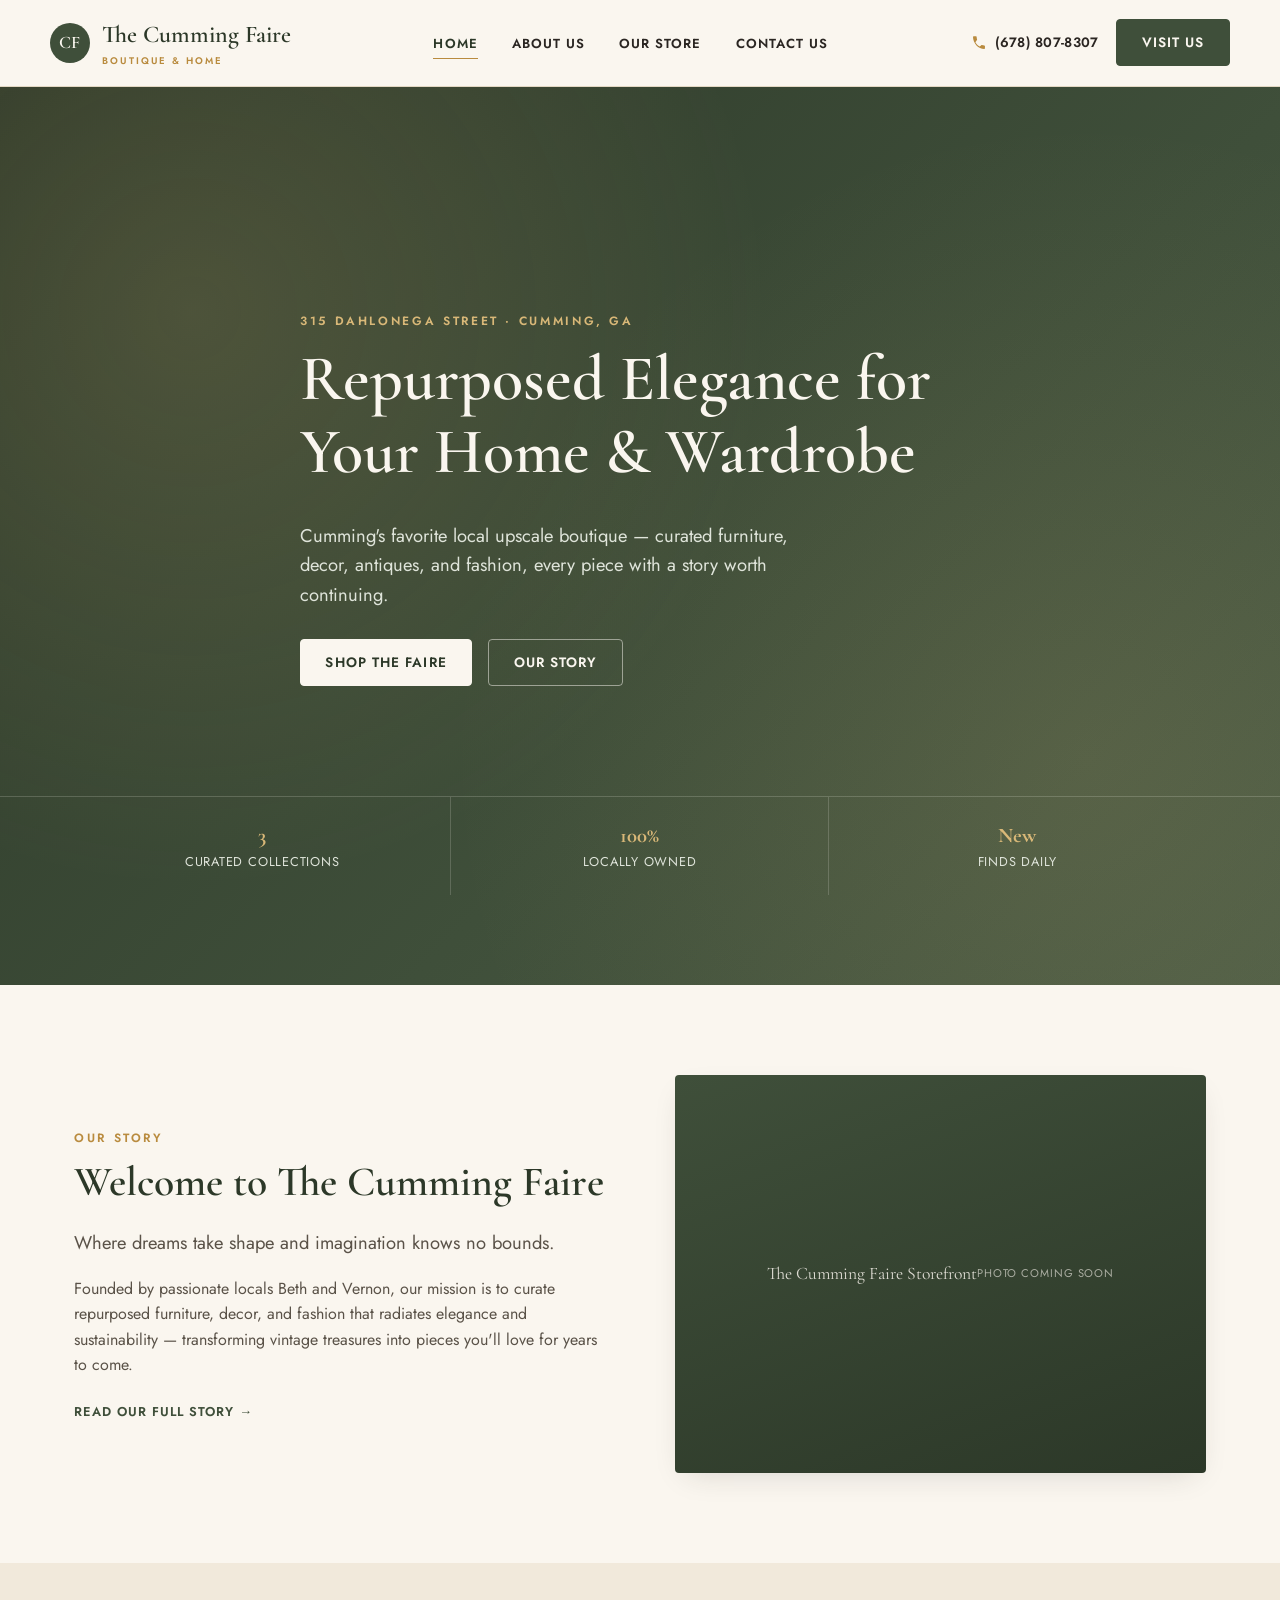
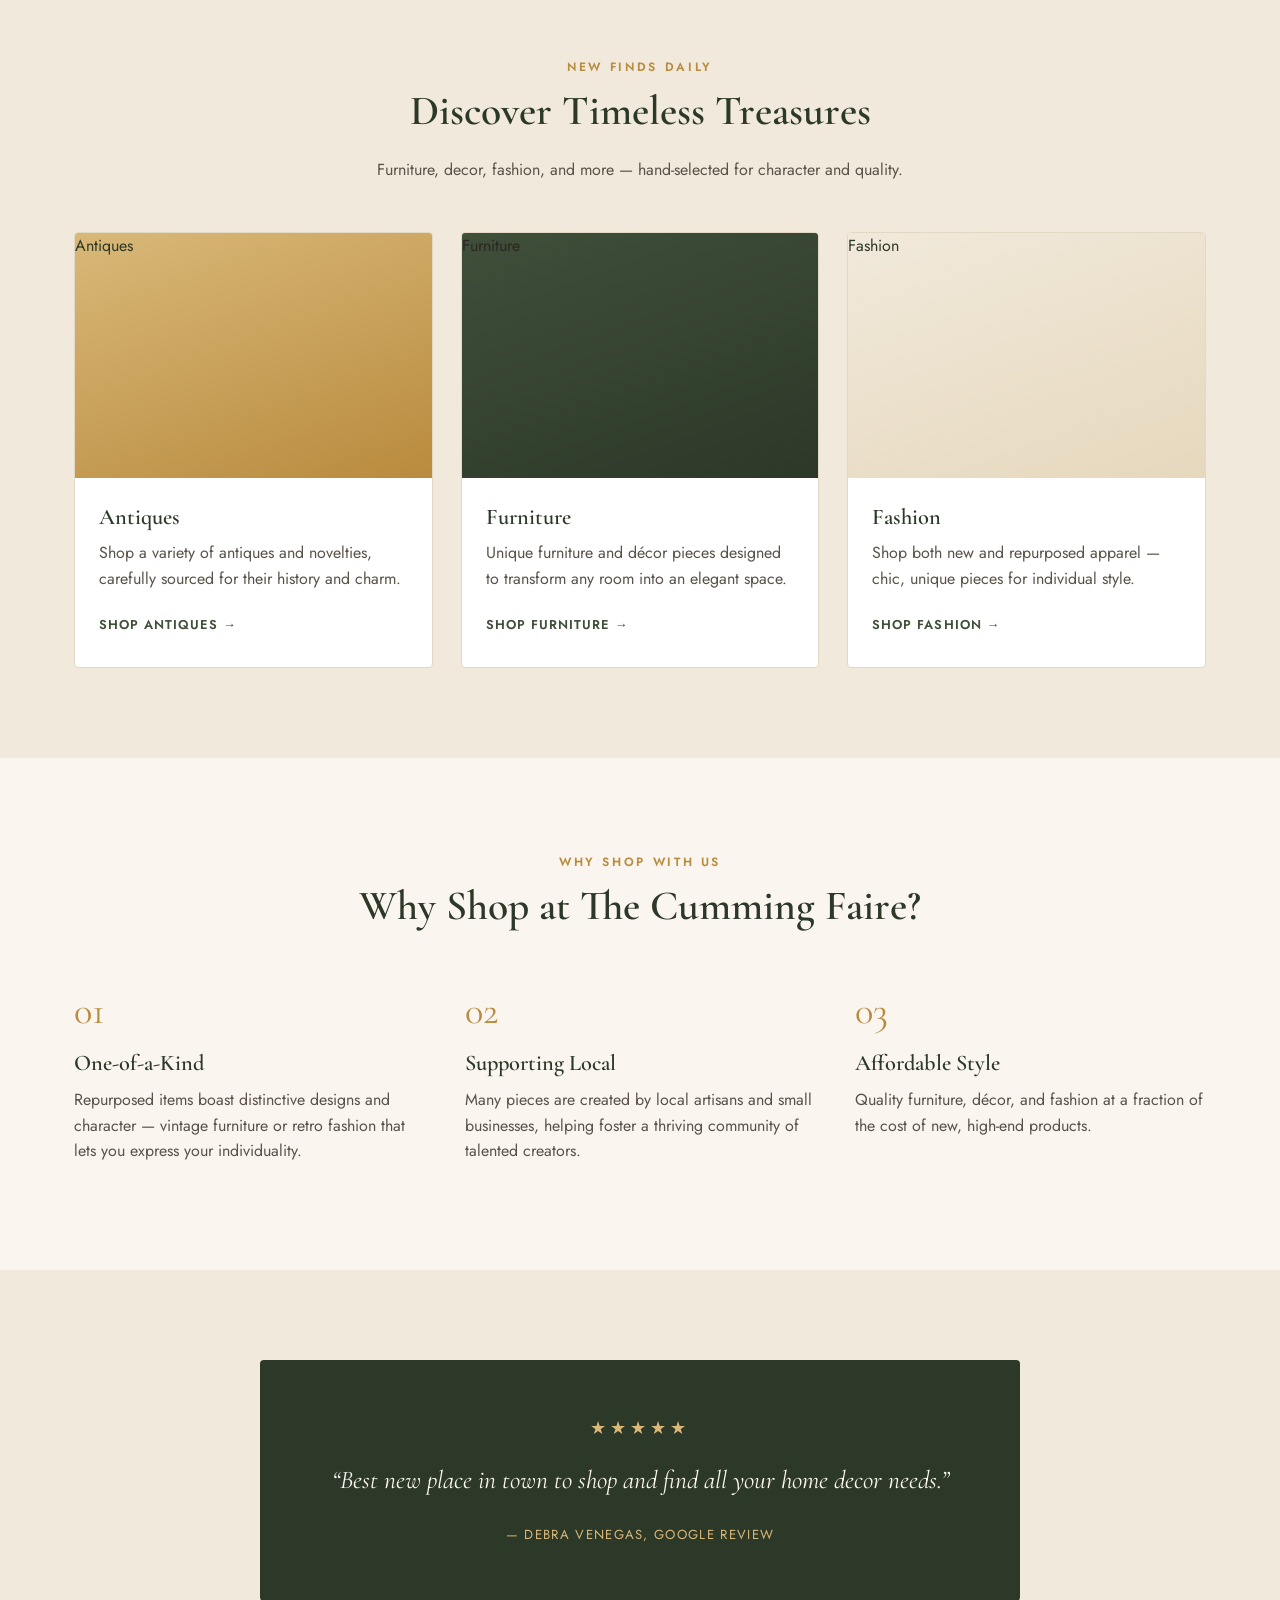
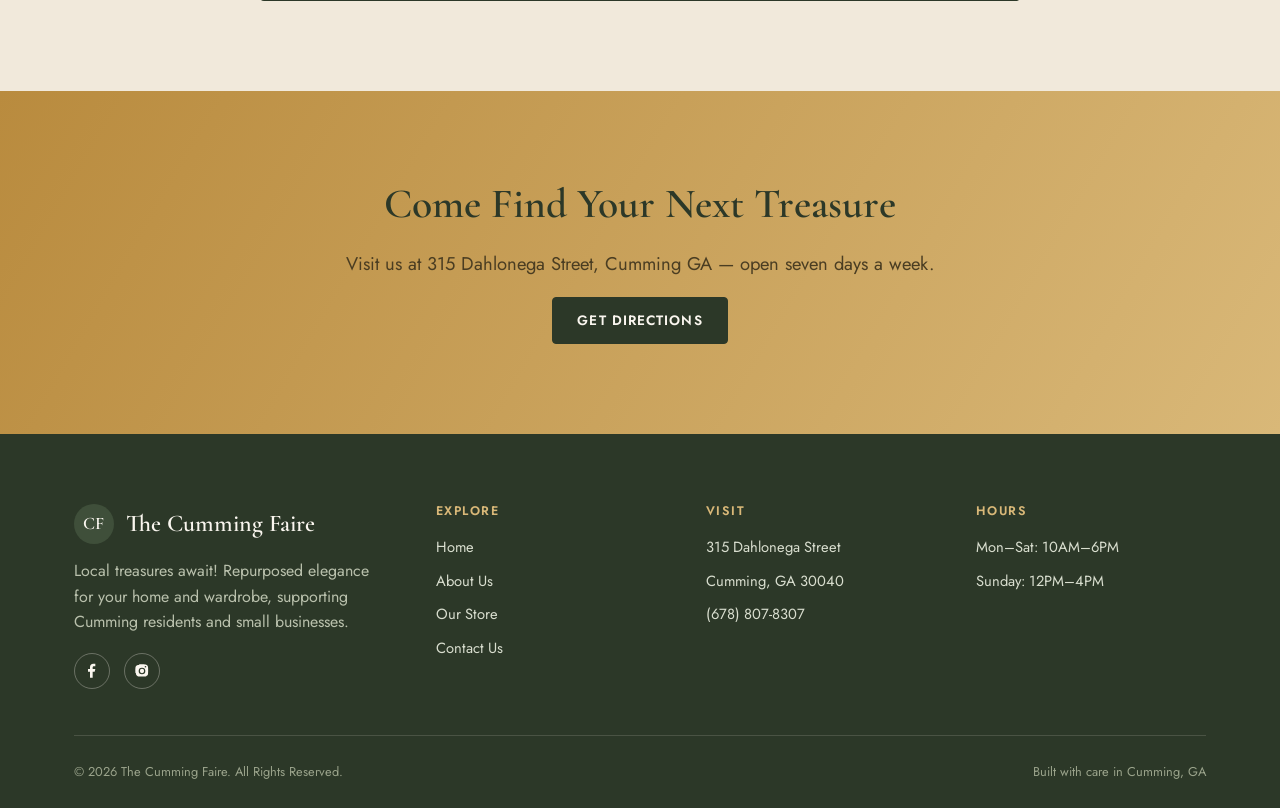
==== index.html @ f9644dc5 "Redesign: new homepage, about, store, and contact pages" ====
<!DOCTYPE html>
<html lang="en">
<head>
<meta charset="UTF-8">
<meta name="viewport" content="width=device-width, initial-scale=1.0">
<title>The Cumming Faire | Repurposed Furniture, Decor &amp; Fashion in Cumming, GA</title>
<meta name="description" content="Cumming's favorite local upscale boutique. Repurposed furniture, home decor, antiques, and fashion — sustainable, one-of-a-kind, and locally owned.">
<link rel="icon" href="data:,">
<link rel="preconnect" href="https://fonts.googleapis.com">
<link href="https://fonts.googleapis.com/css2?family=Cormorant+Garamond:wght@500;600;700&family=Jost:wght@400;500;600&display=swap" rel="stylesheet">
<link rel="stylesheet" href="styles.css">
</head>
<body>

<header class="site-header">
  <div class="container header-inner">
    <a href="index.html" class="brand">
      <span class="mark">CF</span>
      <span>The Cumming Faire<span class="sub">Boutique &amp; Home</span></span>
    </a>
    <nav class="main-nav">
      <ul>
        <li><a href="index.html" class="active">Home</a></li>
        <li><a href="about.html">About Us</a></li>
        <li><a href="shop.html">Our Store</a></li>
        <li><a href="contact.html">Contact Us</a></li>
      </ul>
    </nav>
    <div class="header-cta">
      <a href="tel:6788078307" class="header-phone">
        <svg viewBox="0 0 24 24"><path d="M6.6 10.8c1.4 2.8 3.8 5.1 6.6 6.6l2.2-2.2c.3-.3.7-.4 1-.2 1.1.4 2.3.6 3.5.6.6 0 1 .4 1 1V20c0 .6-.4 1-1 1C11.4 21 3 12.6 3 3c0-.6.4-1 1-1h3.5c.6 0 1 .4 1 1 0 1.2.2 2.4.6 3.5.1.4 0 .8-.2 1L6.6 10.8z"/></svg>
        (678) 807-8307
      </a>
      <a href="contact.html" class="btn btn-primary">Visit Us</a>
      <button class="nav-toggle" aria-label="Toggle menu" aria-expanded="false"><span></span><span></span><span></span></button>
    </div>
  </div>
</header>

<section class="hero">
  <div class="container hero-inner">
    <span class="eyebrow">315 Dahlonega Street · Cumming, GA</span>
    <h1>Repurposed Elegance for Your Home &amp; Wardrobe</h1>
    <p class="lead">Cumming's favorite local upscale boutique — curated furniture, decor, antiques, and fashion, every piece with a story worth continuing.</p>
    <div class="hero-actions">
      <a href="shop.html" class="btn btn-light">Shop The Faire</a>
      <a href="about.html" class="btn btn-outline" style="color:#faf6ef;border-color:rgba(250,246,239,0.5);">Our Story</a>
    </div>
  </div>
  <div class="hero-strip">
    <div class="container">
      <div class="item"><strong>3</strong>Curated Collections</div>
      <div class="item"><strong>100%</strong>Locally Owned</div>
      <div class="item"><strong>New</strong>Finds Daily</div>
    </div>
  </div>
</section>

<section>
  <div class="container two-col">
    <div>
      <span class="eyebrow">Our Story</span>
      <h2>Welcome to The Cumming Faire</h2>
      <p class="lead">Where dreams take shape and imagination knows no bounds.</p>
      <p>Founded by passionate locals Beth and Vernon, our mission is to curate repurposed furniture, decor, and fashion that radiates elegance and sustainability — transforming vintage treasures into pieces you'll love for years to come.</p>
      <a href="about.html" class="card-link">Read Our Full Story &rarr;</a>
    </div>
    <div class="visual">
      <div class="swatch swatch-green">The Cumming Faire Storefront<br><small style="opacity:.7;font-family:var(--sans);font-size:.7rem;letter-spacing:.08em;text-transform:uppercase;">Photo coming soon</small></div>
    </div>
  </div>
</section>

<section class="section-alt">
  <div class="container">
    <div class="section-head center">
      <span class="eyebrow">New Finds Daily</span>
      <h2>Discover Timeless Treasures</h2>
      <p>Furniture, decor, fashion, and more — hand-selected for character and quality.</p>
    </div>
    <div class="grid-3">
      <div class="card">
        <div class="visual swatch swatch-gold">Antiques</div>
        <div class="card-body">
          <h3>Antiques</h3>
          <p>Shop a variety of antiques and novelties, carefully sourced for their history and charm.</p>
          <a href="shop.html#antiques" class="card-link">Shop Antiques &rarr;</a>
        </div>
      </div>
      <div class="card">
        <div class="visual swatch swatch-green">Furniture</div>
        <div class="card-body">
          <h3>Furniture</h3>
          <p>Unique furniture and décor pieces designed to transform any room into an elegant space.</p>
          <a href="shop.html#furniture" class="card-link">Shop Furniture &rarr;</a>
        </div>
      </div>
      <div class="card">
        <div class="visual swatch swatch-cream">Fashion</div>
        <div class="card-body">
          <h3>Fashion</h3>
          <p>Shop both new and repurposed apparel — chic, unique pieces for individual style.</p>
          <a href="shop.html#fashion" class="card-link">Shop Fashion &rarr;</a>
        </div>
      </div>
    </div>
  </div>
</section>

<section>
  <div class="container">
    <div class="section-head center">
      <span class="eyebrow">Why Shop With Us</span>
      <h2>Why Shop at The Cumming Faire?</h2>
    </div>
    <div class="reasons">
      <div class="reason">
        <span class="num">01</span>
        <h3>One-of-a-Kind</h3>
        <p>Repurposed items boast distinctive designs and character — vintage furniture or retro fashion that lets you express your individuality.</p>
      </div>
      <div class="reason">
        <span class="num">02</span>
        <h3>Supporting Local</h3>
        <p>Many pieces are created by local artisans and small businesses, helping foster a thriving community of talented creators.</p>
      </div>
      <div class="reason">
        <span class="num">03</span>
        <h3>Affordable Style</h3>
        <p>Quality furniture, décor, and fashion at a fraction of the cost of new, high-end products.</p>
      </div>
    </div>
  </div>
</section>

<section class="section-alt">
  <div class="container">
    <div class="testimonial">
      <div class="stars">★★★★★</div>
      <blockquote>&ldquo;Best new place in town to shop and find all your home decor needs.&rdquo;</blockquote>
      <cite>— Debra Venegas, Google Review</cite>
    </div>
  </div>
</section>

<section class="cta-band">
  <div class="container">
    <h2>Come Find Your Next Treasure</h2>
    <p class="lead">Visit us at 315 Dahlonega Street, Cumming GA — open seven days a week.</p>
    <a href="contact.html" class="btn btn-primary" style="background:var(--green-deep);border-color:var(--green-deep);">Get Directions</a>
  </div>
</section>

<footer class="site-footer">
  <div class="container">
    <div class="footer-grid">
      <div class="footer-brand">
        <a href="index.html" class="brand"><span class="mark">CF</span> The Cumming Faire</a>
        <p>Local treasures await! Repurposed elegance for your home and wardrobe, supporting Cumming residents and small businesses.</p>
        <div class="social-row">
          <a href="https://www.facebook.com/profile.php?id=100089561472416" aria-label="Facebook" target="_blank" rel="noopener"><svg viewBox="0 0 24 24"><path d="M13 22v-9h3l1-4h-4V7c0-1.1.3-2 2-2h2V1.1C16.6 1 15.4 1 14 1c-3.1 0-5 1.9-5 5.3V9H6v4h3v9h4z"/></svg></a>
          <a href="https://instagram.com/thecummingfaire" aria-label="Instagram" target="_blank" rel="noopener"><svg viewBox="0 0 24 24"><path d="M12 2c2.7 0 3 0 4.1.1 1.1 0 1.8.2 2.2.4.6.2 1 .5 1.4 1 .4.4.7.8 1 1.4.2.4.4 1.1.4 2.2.1 1.1.1 1.4.1 4.1s0 3-.1 4.1c0 1.1-.2 1.8-.4 2.2-.2.6-.5 1-1 1.4-.4.4-.8.7-1.4 1-.4.2-1.1.4-2.2.4-1.1.1-1.4.1-4.1.1s-3 0-4.1-.1c-1.1 0-1.8-.2-2.2-.4-.6-.2-1-.5-1.4-1-.4-.4-.7-.8-1-1.4-.2-.4-.4-1.1-.4-2.2C2 15 2 14.7 2 12s0-3 .1-4.1c0-1.1.2-1.8.4-2.2.2-.6.5-1 1-1.4.4-.4.8-.7 1.4-1 .4-.2 1.1-.4 2.2-.4C8.1 2.1 8.4 2.1 12 2zm0 5a5 5 0 100 10 5 5 0 000-10zm0 8.2a3.2 3.2 0 110-6.4 3.2 3.2 0 010 6.4zm5.2-8.4a1.2 1.2 0 100-2.4 1.2 1.2 0 000 2.4z"/></svg></a>
        </div>
      </div>
      <div>
        <h4>Explore</h4>
        <ul>
          <li><a href="index.html">Home</a></li>
          <li><a href="about.html">About Us</a></li>
          <li><a href="shop.html">Our Store</a></li>
          <li><a href="contact.html">Contact Us</a></li>
        </ul>
      </div>
      <div>
        <h4>Visit</h4>
        <ul>
          <li>315 Dahlonega Street</li>
          <li>Cumming, GA 30040</li>
          <li><a href="tel:6788078307">(678) 807-8307</a></li>
        </ul>
      </div>
      <div>
        <h4>Hours</h4>
        <ul>
          <li>Mon–Sat: 10AM–6PM</li>
          <li>Sunday: 12PM–4PM</li>
        </ul>
      </div>
    </div>
    <div class="footer-bottom">
      <span>&copy; 2026 The Cumming Faire. All Rights Reserved.</span>
      <span>Built with care in Cumming, GA</span>
    </div>
  </div>
</footer>

<script src="main.js"></script>
</body>
</html>
---- styles.css ----
/* ===========================================================
   The Cumming Faire — Redesign
   Palette: warm cream, deep forest green, antique gold accent
   =========================================================== */

:root {
  --cream: #faf6ef;
  --cream-deep: #f1e9db;
  --ink: #2b2622;
  --ink-soft: #5a5248;
  --green: #3f4f3a;
  --green-deep: #2c3828;
  --gold: #b98b3e;
  --gold-light: #d9b878;
  --line: #e3d8c3;
  --white: #ffffff;
  --radius: 4px;
  --shadow: 0 10px 30px -12px rgba(43, 38, 34, 0.18);
  --serif: "Cormorant Garamond", "Playfair Display", Georgia, serif;
  --sans: "Jost", "Helvetica Neue", Arial, sans-serif;
}

* { box-sizing: border-box; }
html { scroll-behavior: smooth; }

body {
  margin: 0;
  font-family: var(--sans);
  color: var(--ink);
  background: var(--cream);
  line-height: 1.6;
  font-size: 16px;
  -webkit-font-smoothing: antialiased;
}

img { max-width: 100%; display: block; }
a { color: inherit; text-decoration: none; }
ul { list-style: none; margin: 0; padding: 0; }

.container {
  width: 100%;
  max-width: 1180px;
  margin: 0 auto;
  padding: 0 24px;
}

h1, h2, h3, h4 {
  font-family: var(--serif);
  font-weight: 600;
  color: var(--green-deep);
  margin: 0 0 0.5em;
  line-height: 1.15;
}

h1 { font-size: clamp(2.4rem, 5vw, 4rem); }
h2 { font-size: clamp(1.9rem, 3.4vw, 2.6rem); }
h3 { font-size: 1.4rem; }

.eyebrow {
  display: inline-block;
  font-family: var(--sans);
  font-size: 0.75rem;
  letter-spacing: 0.22em;
  text-transform: uppercase;
  color: var(--gold);
  font-weight: 600;
  margin-bottom: 0.9em;
}

p { color: var(--ink-soft); margin: 0 0 1em; }
.lead { font-size: 1.15rem; }

.btn {
  display: inline-flex;
  align-items: center;
  gap: 0.5em;
  padding: 0.85em 1.8em;
  border-radius: var(--radius);
  font-family: var(--sans);
  font-size: 0.85rem;
  letter-spacing: 0.08em;
  text-transform: uppercase;
  font-weight: 600;
  border: 1px solid transparent;
  cursor: pointer;
  transition: all 0.25s ease;
}
.btn-primary {
  background: var(--green);
  color: var(--cream);
  border-color: var(--green);
}
.btn-primary:hover { background: var(--green-deep); }
.btn-outline {
  background: transparent;
  color: var(--green);
  border-color: var(--green);
}
.btn-outline:hover { background: var(--green); color: var(--cream); }
.btn-light {
  background: var(--cream);
  color: var(--green-deep);
  border-color: var(--cream);
}
.btn-light:hover { background: var(--gold-light); border-color: var(--gold-light); }

/* ---------- Header ---------- */
.site-header {
  position: sticky;
  top: 0;
  z-index: 100;
  background: rgba(250, 246, 239, 0.92);
  backdrop-filter: blur(8px);
  border-bottom: 1px solid var(--line);
}
.header-inner {
  display: flex;
  align-items: center;
  justify-content: space-between;
  padding: 16px 0;
}
.brand {
  display: flex;
  align-items: center;
  gap: 12px;
  font-family: var(--serif);
  font-size: 1.5rem;
  font-weight: 600;
  color: var(--green-deep);
}
.brand .mark {
  width: 40px;
  height: 40px;
  border-radius: 50%;
  background: var(--green);
  color: var(--cream);
  display: flex;
  align-items: center;
  justify-content: center;
  font-size: 1.1rem;
  letter-spacing: 0.02em;
}
.brand span.sub {
  display: block;
  font-family: var(--sans);
  font-size: 0.6rem;
  letter-spacing: 0.2em;
  text-transform: uppercase;
  color: var(--gold);
  font-weight: 600;
}

.main-nav ul {
  display: flex;
  gap: 34px;
}
.main-nav a {
  font-size: 0.82rem;
  letter-spacing: 0.08em;
  text-transform: uppercase;
  font-weight: 600;
  color: var(--ink);
  position: relative;
  padding: 4px 0;
}
.main-nav a::after {
  content: "";
  position: absolute;
  left: 0; bottom: -2px;
  width: 0; height: 1px;
  background: var(--gold);
  transition: width 0.25s ease;
}
.main-nav a:hover::after,
.main-nav a.active::after { width: 100%; }
.main-nav a.active { color: var(--green-deep); }

.header-cta { display: flex; align-items: center; gap: 18px; }
.header-phone {
  font-size: 0.85rem;
  font-weight: 600;
  letter-spacing: 0.02em;
  display: flex;
  align-items: center;
  gap: 8px;
}
.header-phone svg { width: 16px; height: 16px; fill: var(--gold); }

.nav-toggle {
  display: none;
  flex-direction: column;
  gap: 5px;
  background: none;
  border: none;
  cursor: pointer;
  padding: 6px;
}
.nav-toggle span {
  width: 24px; height: 2px;
  background: var(--green-deep);
}

/* ---------- Hero ---------- */
.hero {
  position: relative;
  background: linear-gradient(135deg, var(--green-deep) 0%, var(--green) 60%, #4c5c45 100%);
  color: var(--cream);
  overflow: hidden;
}
.hero::before {
  content: "";
  position: absolute;
  inset: 0;
  background-image:
    radial-gradient(circle at 15% 25%, rgba(217,184,120,0.16) 0, transparent 45%),
    radial-gradient(circle at 85% 75%, rgba(217,184,120,0.12) 0, transparent 50%);
}
.hero-inner {
  position: relative;
  padding: 130px 0 110px;
  max-width: 680px;
}
.hero .eyebrow { color: var(--gold-light); }
.hero h1 { color: var(--cream); }
.hero p.lead { color: #dfe4da; max-width: 520px; }
.hero-actions { display: flex; gap: 16px; margin-top: 30px; flex-wrap: wrap; }

.hero-strip {
  border-top: 1px solid rgba(250,246,239,0.18);
  position: relative;
}
.hero-strip .container {
  display: grid;
  grid-template-columns: repeat(3, 1fr);
}
.hero-strip .item {
  padding: 22px 0;
  text-align: center;
  border-right: 1px solid rgba(250,246,239,0.18);
  font-size: 0.8rem;
  letter-spacing: 0.06em;
  text-transform: uppercase;
  color: #dfe4da;
}
.hero-strip .item:last-child { border-right: none; }
.hero-strip strong {
  display: block;
  font-family: var(--serif);
  font-size: 1.3rem;
  color: var(--gold-light);
  text-transform: none;
  letter-spacing: 0;
}

/* Page header (non-home) */
.page-hero {
  background: var(--green-deep);
  color: var(--cream);
  padding: 90px 0 60px;
  text-align: center;
}
.page-hero h1 { color: var(--cream); }
.page-hero .eyebrow { color: var(--gold-light); }
.breadcrumb {
  font-size: 0.78rem;
  letter-spacing: 0.08em;
  text-transform: uppercase;
  color: #c9d1c3;
}
.breadcrumb a { color: var(--gold-light); }

/* ---------- Sections ---------- */
section { padding: 90px 0; }
.section-alt { background: var(--cream-deep); }
.section-head { max-width: 620px; margin-bottom: 50px; }
.section-head.center { margin-left: auto; margin-right: auto; text-align: center; }

.two-col {
  display: grid;
  grid-template-columns: 1fr 1fr;
  gap: 70px;
  align-items: center;
}
.two-col.reverse .visual { order: 2; }

.visual {
  border-radius: var(--radius);
  overflow: hidden;
  box-shadow: var(--shadow);
  aspect-ratio: 4/3;
  position: relative;
}
.visual .swatch {
  position: absolute; inset: 0;
  display: flex; align-items: center; justify-content: center;
  font-family: var(--serif);
  font-size: 1.1rem;
  color: rgba(250,246,239,0.85);
  text-align: center;
  padding: 20px;
}
.swatch-green { background: linear-gradient(160deg, var(--green) 0%, var(--green-deep) 100%); }
.swatch-gold { background: linear-gradient(160deg, var(--gold-light) 0%, var(--gold) 100%); color: var(--green-deep); }
.swatch-cream { background: linear-gradient(160deg, var(--cream-deep) 0%, #e6d8bd 100%); color: var(--green-deep); }

/* Category / feature cards */
.grid-3 {
  display: grid;
  grid-template-columns: repeat(3, 1fr);
  gap: 28px;
}
.card {
  background: var(--white);
  border: 1px solid var(--line);
  border-radius: var(--radius);
  overflow: hidden;
  transition: transform 0.25s ease, box-shadow 0.25s ease;
}
.card:hover { transform: translateY(-5px); box-shadow: var(--shadow); }
.card .visual { aspect-ratio: 16/11; border-radius: 0; box-shadow: none; }
.card-body { padding: 26px 24px 30px; }
.card-body h3 { margin-bottom: 10px; }
.card-link {
  display: inline-flex;
  align-items: center;
  gap: 6px;
  font-size: 0.8rem;
  letter-spacing: 0.08em;
  text-transform: uppercase;
  font-weight: 600;
  color: var(--green);
  margin-top: 8px;
}

/* Why us list */
.reasons { display: grid; grid-template-columns: repeat(3, 1fr); gap: 40px; margin-top: 20px; }
.reason .num {
  font-family: var(--serif);
  font-size: 2.4rem;
  color: var(--gold);
  margin-bottom: 8px;
  display: block;
}

/* Testimonial */
.testimonial {
  background: var(--green-deep);
  color: var(--cream);
  border-radius: var(--radius);
  padding: 54px;
  text-align: center;
  max-width: 760px;
  margin: 0 auto;
}
.testimonial .stars { color: var(--gold-light); font-size: 1.1rem; letter-spacing: 4px; margin-bottom: 18px; }
.testimonial blockquote {
  font-family: var(--serif);
  font-size: 1.6rem;
  font-style: italic;
  margin: 0 0 20px;
  color: var(--cream);
}
.testimonial cite { font-size: 0.82rem; letter-spacing: 0.1em; text-transform: uppercase; color: var(--gold-light); font-style: normal; }

/* CTA band */
.cta-band {
  background: linear-gradient(120deg, var(--gold) 0%, var(--gold-light) 100%);
  color: var(--green-deep);
  text-align: center;
}
.cta-band h2 { color: var(--green-deep); }
.cta-band p { color: #4a3d22; }

/* Hours / contact info blocks */
.info-grid {
  display: grid;
  grid-template-columns: repeat(3, 1fr);
  gap: 28px;
}
.info-card {
  background: var(--white);
  border: 1px solid var(--line);
  border-radius: var(--radius);
  padding: 30px;
}
.info-card .icon {
  width: 46px; height: 46px;
  border-radius: 50%;
  background: var(--cream-deep);
  display: flex; align-items: center; justify-content: center;
  margin-bottom: 16px;
  color: var(--gold);
}
.hours-table { width: 100%; border-collapse: collapse; }
.hours-table td { padding: 7px 0; border-bottom: 1px dashed var(--line); font-size: 0.92rem; }
.hours-table td:last-child { text-align: right; color: var(--ink-soft); }
.hours-table tr:last-child td { border-bottom: none; }

/* Forms */
.form-card {
  background: var(--white);
  border: 1px solid var(--line);
  border-radius: var(--radius);
  padding: 40px;
  box-shadow: var(--shadow);
}
.form-row { display: grid; grid-template-columns: 1fr 1fr; gap: 20px; }
.field { margin-bottom: 20px; }
.field label {
  display: block;
  font-size: 0.78rem;
  letter-spacing: 0.06em;
  text-transform: uppercase;
  font-weight: 600;
  margin-bottom: 8px;
  color: var(--ink);
}
.field input, .field textarea {
  width: 100%;
  padding: 13px 14px;
  border: 1px solid var(--line);
  border-radius: var(--radius);
  background: var(--cream);
  font-family: var(--sans);
  font-size: 0.95rem;
  color: var(--ink);
}
.field input:focus, .field textarea:focus {
  outline: none;
  border-color: var(--gold);
  background: var(--white);
}
.field textarea { resize: vertical; min-height: 130px; }
.form-note { font-size: 0.82rem; color: var(--ink-soft); margin-top: -4px; }

.map-wrap {
  border-radius: var(--radius);
  overflow: hidden;
  border: 1px solid var(--line);
  box-shadow: var(--shadow);
}
.map-wrap iframe { width: 100%; height: 100%; min-height: 420px; border: 0; display: block; }

/* Footer */
.site-footer {
  background: var(--green-deep);
  color: #d9decf;
  padding: 70px 0 26px;
}
.footer-grid {
  display: grid;
  grid-template-columns: 1.4fr 1fr 1fr 1fr;
  gap: 40px;
  padding-bottom: 46px;
  border-bottom: 1px solid rgba(250,246,239,0.14);
}
.footer-grid h4 {
  color: var(--gold-light);
  font-size: 0.78rem;
  letter-spacing: 0.12em;
  text-transform: uppercase;
  font-family: var(--sans);
  margin-bottom: 18px;
}
.footer-brand .brand { color: var(--cream); }
.footer-brand p { color: #b9c0ac; max-width: 300px; margin-top: 14px; }
.footer-grid ul li { margin-bottom: 10px; font-size: 0.92rem; }
.footer-grid ul li a:hover { color: var(--gold-light); }
.social-row { display: flex; gap: 14px; margin-top: 18px; }
.social-row a {
  width: 36px; height: 36px;
  border-radius: 50%;
  border: 1px solid rgba(250,246,239,0.3);
  display: flex; align-items: center; justify-content: center;
}
.social-row a:hover { background: var(--gold); border-color: var(--gold); }
.social-row svg { width: 16px; height: 16px; fill: var(--cream); }
.footer-bottom {
  display: flex;
  justify-content: space-between;
  align-items: center;
  padding-top: 26px;
  font-size: 0.8rem;
  color: #9aa38b;
  flex-wrap: wrap;
  gap: 10px;
}

/* Utility */
.mt-0 { margin-top: 0; }
.tag-row { display: flex; gap: 10px; flex-wrap: wrap; margin: 18px 0; }
.tag-row span {
  font-size: 0.72rem;
  letter-spacing: 0.08em;
  text-transform: uppercase;
  padding: 6px 14px;
  border: 1px solid var(--line);
  border-radius: 999px;
  color: var(--ink-soft);
}

/* ---------- Responsive ---------- */
@media (max-width: 900px) {
  .two-col { grid-template-columns: 1fr; gap: 36px; }
  .two-col.reverse .visual { order: 0; }
  .grid-3 { grid-template-columns: 1fr 1fr; }
  .reasons { grid-template-columns: 1fr 1fr; }
  .footer-grid { grid-template-columns: 1fr 1fr; }
  .info-grid { grid-template-columns: 1fr; }
}

@media (max-width: 720px) {
  .main-nav { position: fixed; top: 73px; left: 0; right: 0; bottom: 0;
    background: var(--cream); padding: 30px 24px; transform: translateX(100%);
    transition: transform 0.3s ease; overflow-y: auto; }
  .main-nav.open { transform: translateX(0); }
  .main-nav ul { flex-direction: column; gap: 22px; }
  .main-nav a { font-size: 1.1rem; }
  .nav-toggle { display: flex; }
  .header-phone { display: none; }
  .hero-inner { padding: 90px 0 70px; }
  .hero-strip .container { grid-template-columns: 1fr; }
  .hero-strip .item { border-right: none; border-bottom: 1px solid rgba(250,246,239,0.18); }
  .hero-strip .item:last-child { border-bottom: none; }
  .grid-3 { grid-template-columns: 1fr; }
  .reasons { grid-template-columns: 1fr; }
  .footer-grid { grid-template-columns: 1fr; }
  .form-row { grid-template-columns: 1fr; }
  section { padding: 60px 0; }
  .testimonial { padding: 34px 24px; }
  .form-card { padding: 26px; }
}
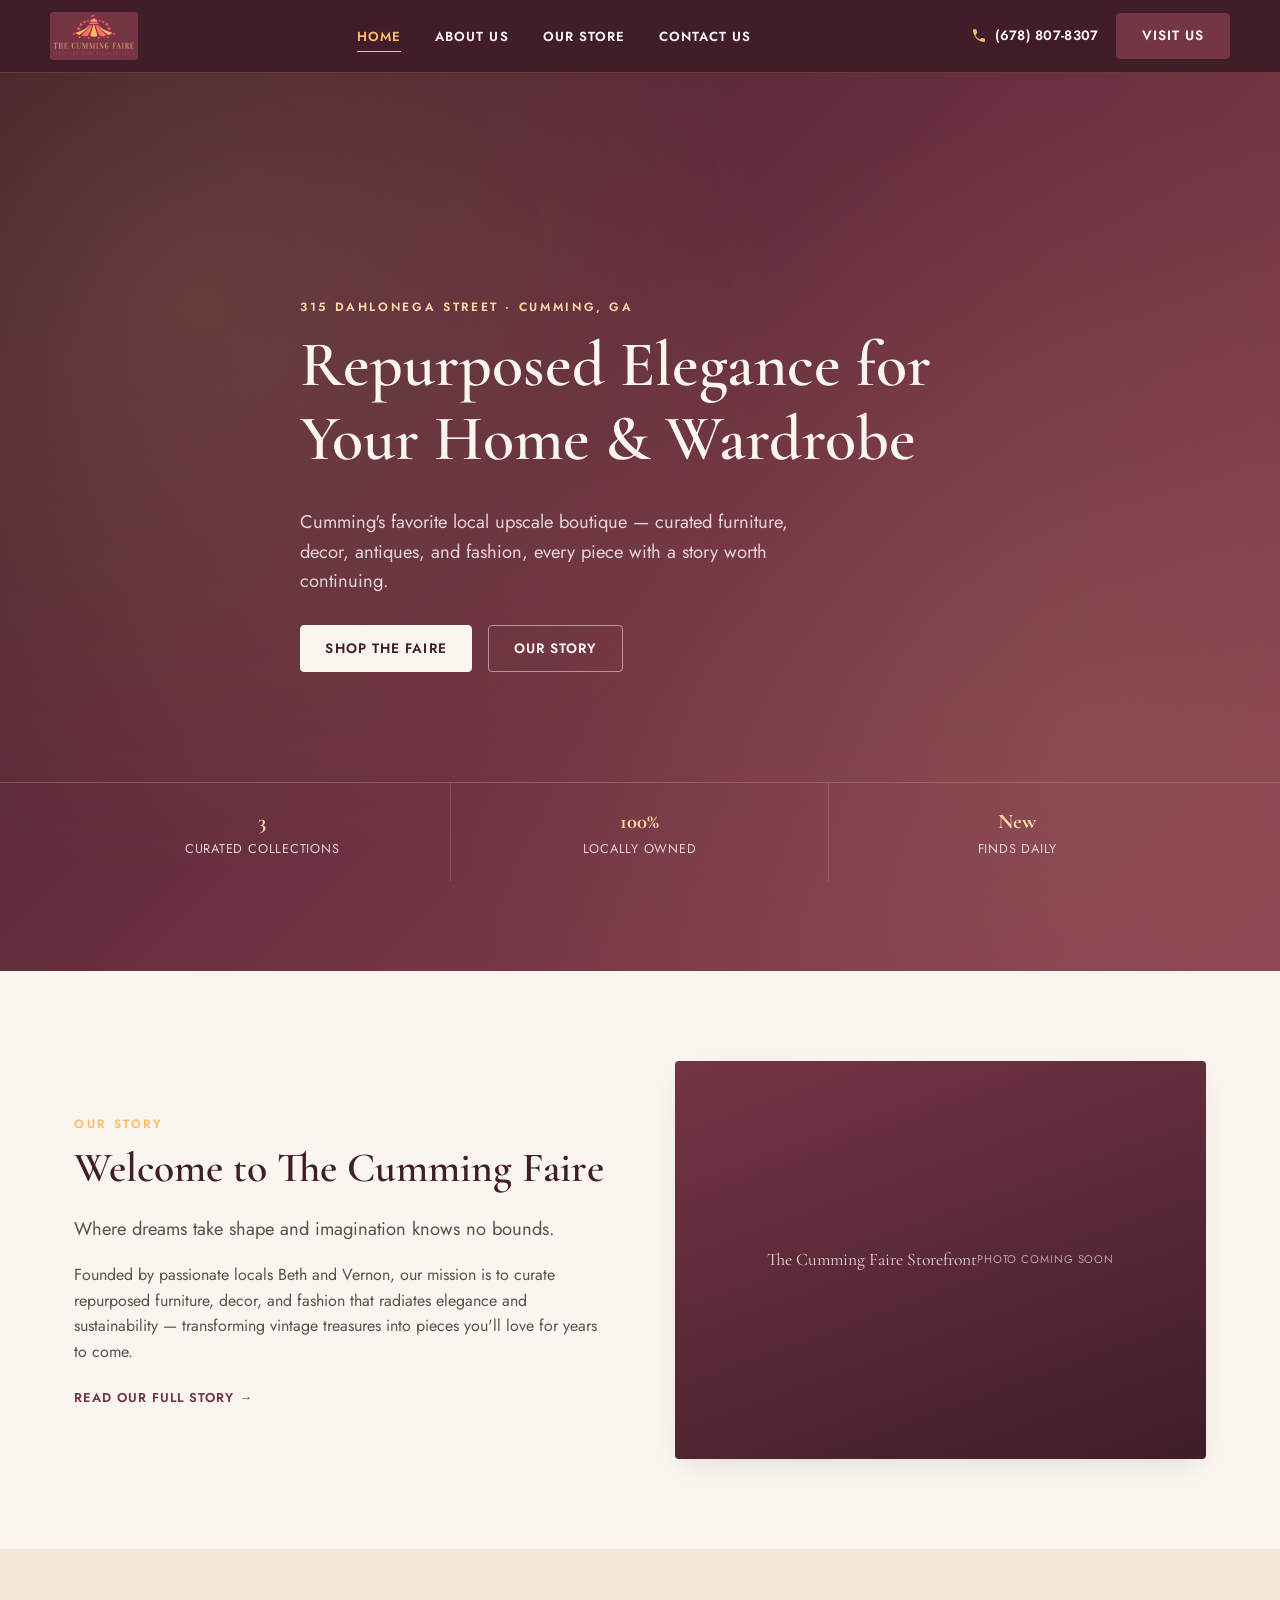
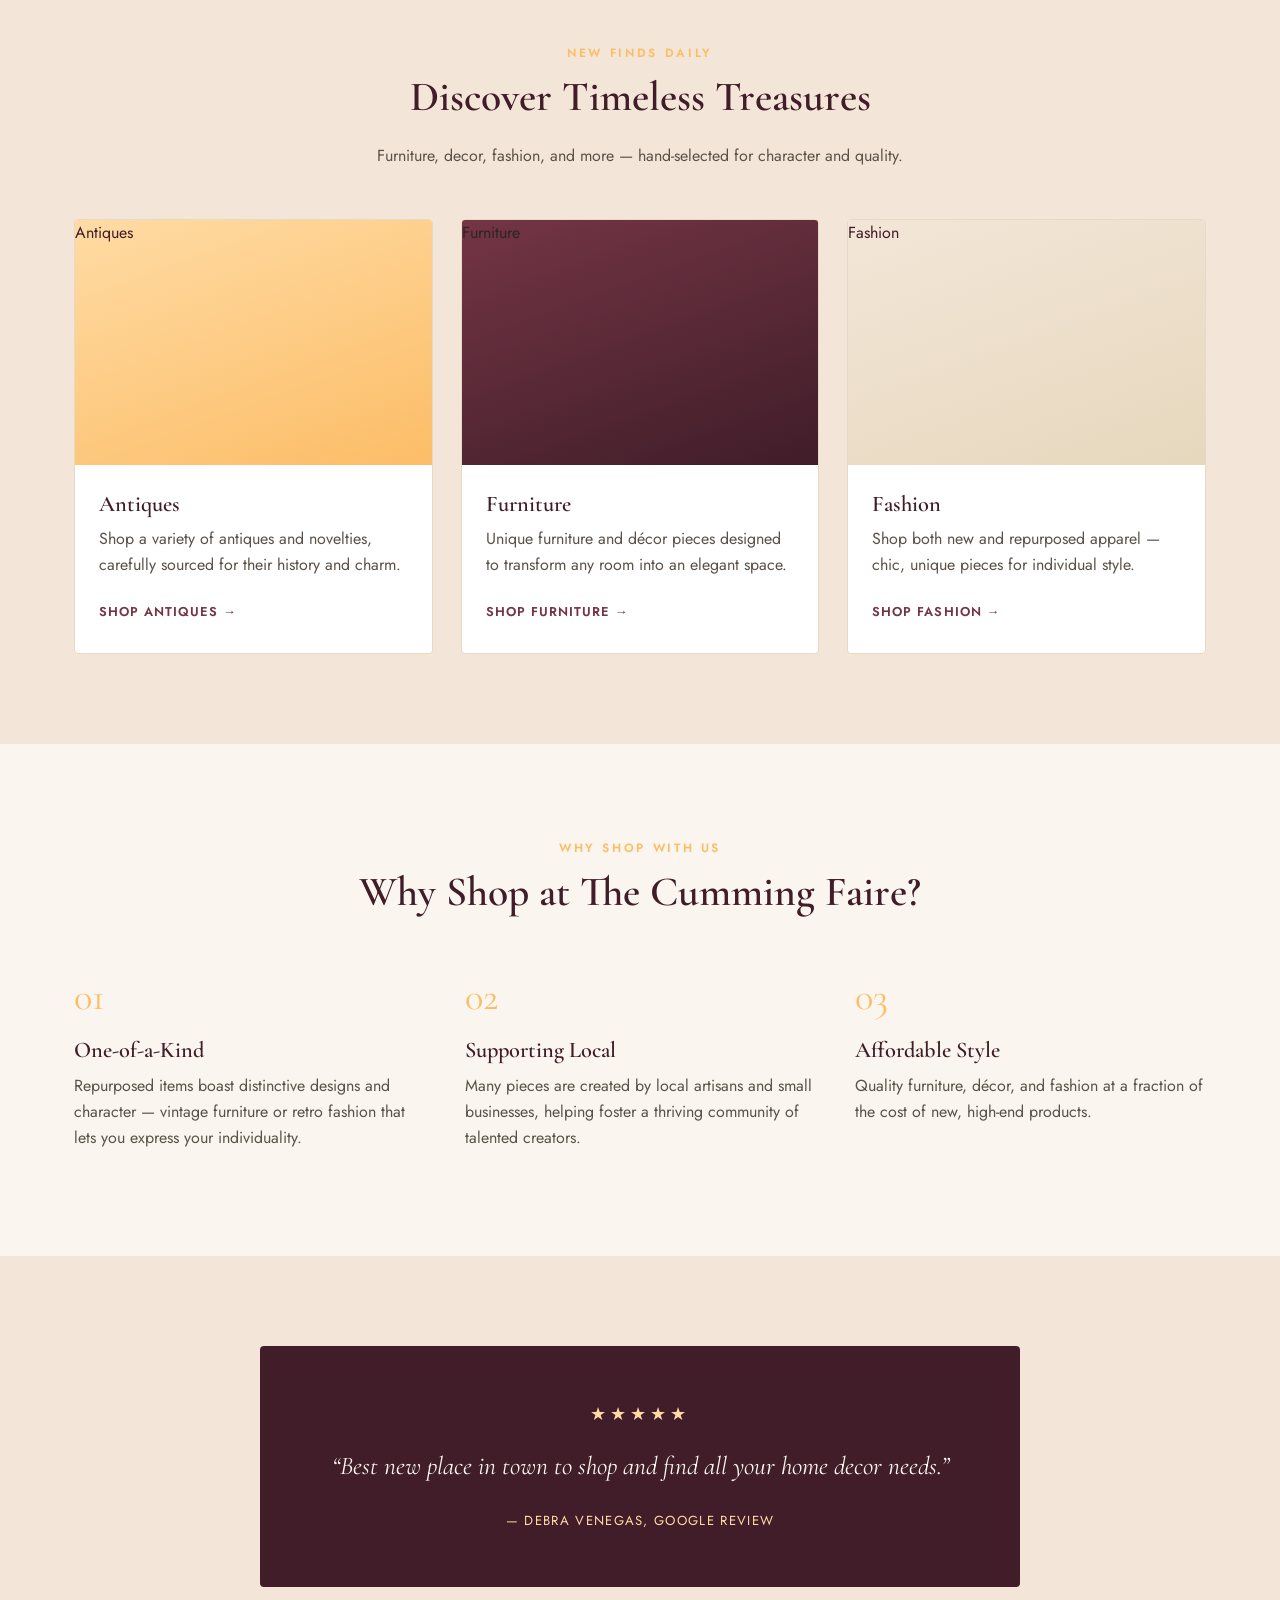
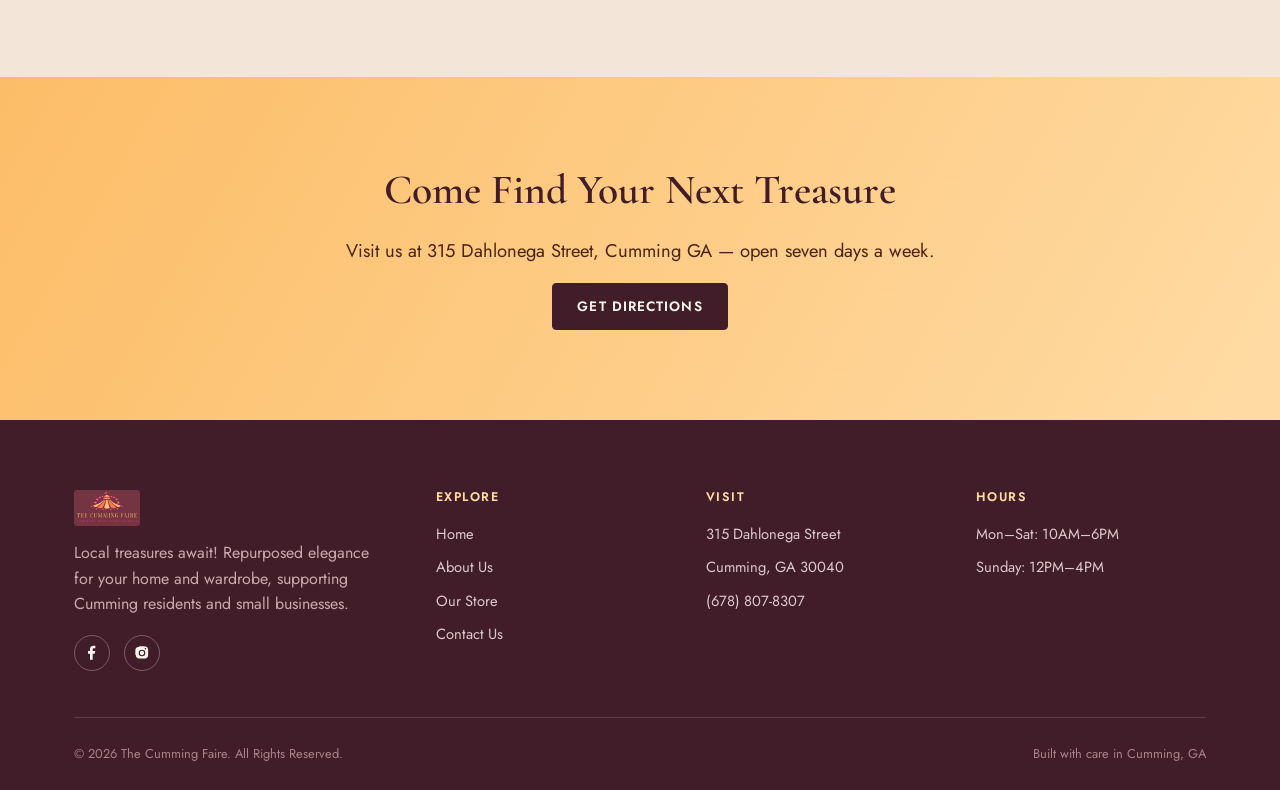
==== commit b0be9b1b: "Add real logo and match brand colors from logo" ====
--- a/index.html
+++ b/index.html
@@ -5,7 +5,7 @@
 <meta name="viewport" content="width=device-width, initial-scale=1.0">
 <title>The Cumming Faire | Repurposed Furniture, Decor &amp; Fashion in Cumming, GA</title>
 <meta name="description" content="Cumming's favorite local upscale boutique. Repurposed furniture, home decor, antiques, and fashion — sustainable, one-of-a-kind, and locally owned.">
-<link rel="icon" href="data:,">
+<link rel="icon" type="image/png" href="favicon.png">
 <link rel="preconnect" href="https://fonts.googleapis.com">
 <link href="https://fonts.googleapis.com/css2?family=Cormorant+Garamond:wght@500;600;700&family=Jost:wght@400;500;600&display=swap" rel="stylesheet">
 <link rel="stylesheet" href="styles.css">
@@ -15,8 +15,7 @@
 <header class="site-header">
   <div class="container header-inner">
     <a href="index.html" class="brand">
-      <span class="mark">CF</span>
-      <span>The Cumming Faire<span class="sub">Boutique &amp; Home</span></span>
+      <img src="logo.png" alt="The Cumming Faire" class="logo">
     </a>
     <nav class="main-nav">
       <ul>
@@ -66,7 +65,7 @@
       <a href="about.html" class="card-link">Read Our Full Story &rarr;</a>
     </div>
     <div class="visual">
-      <div class="swatch swatch-green">The Cumming Faire Storefront<br><small style="opacity:.7;font-family:var(--sans);font-size:.7rem;letter-spacing:.08em;text-transform:uppercase;">Photo coming soon</small></div>
+      <div class="swatch swatch-wine">The Cumming Faire Storefront<br><small style="opacity:.7;font-family:var(--sans);font-size:.7rem;letter-spacing:.08em;text-transform:uppercase;">Photo coming soon</small></div>
     </div>
   </div>
 </section>
@@ -88,7 +87,7 @@
         </div>
       </div>
       <div class="card">
-        <div class="visual swatch swatch-green">Furniture</div>
+        <div class="visual swatch swatch-wine">Furniture</div>
         <div class="card-body">
           <h3>Furniture</h3>
           <p>Unique furniture and décor pieces designed to transform any room into an elegant space.</p>
@@ -147,7 +146,7 @@
   <div class="container">
     <h2>Come Find Your Next Treasure</h2>
     <p class="lead">Visit us at 315 Dahlonega Street, Cumming GA — open seven days a week.</p>
-    <a href="contact.html" class="btn btn-primary" style="background:var(--green-deep);border-color:var(--green-deep);">Get Directions</a>
+    <a href="contact.html" class="btn btn-primary" style="background:var(--wine-deep);border-color:var(--wine-deep);">Get Directions</a>
   </div>
 </section>
 
@@ -155,7 +154,7 @@
   <div class="container">
     <div class="footer-grid">
       <div class="footer-brand">
-        <a href="index.html" class="brand"><span class="mark">CF</span> The Cumming Faire</a>
+        <a href="index.html" class="brand"><img src="logo.png" alt="The Cumming Faire" class="logo" style="height:36px;"></a>
         <p>Local treasures await! Repurposed elegance for your home and wardrobe, supporting Cumming residents and small businesses.</p>
         <div class="social-row">
           <a href="https://www.facebook.com/profile.php?id=100089561472416" aria-label="Facebook" target="_blank" rel="noopener"><svg viewBox="0 0 24 24"><path d="M13 22v-9h3l1-4h-4V7c0-1.1.3-2 2-2h2V1.1C16.6 1 15.4 1 14 1c-3.1 0-5 1.9-5 5.3V9H6v4h3v9h4z"/></svg></a>
--- a/styles.css
+++ b/styles.css
@@ -1,18 +1,20 @@
 /* ===========================================================
    The Cumming Faire — Redesign
-   Palette: warm cream, deep forest green, antique gold accent
+   Palette taken from the shop's own logo: deep wine maroon,
+   golden amber, warm coral-orange
    =========================================================== */
 
 :root {
   --cream: #faf6ef;
-  --cream-deep: #f1e9db;
+  --cream-deep: #f3e6d8;
   --ink: #2b2622;
   --ink-soft: #5a5248;
-  --green: #3f4f3a;
-  --green-deep: #2c3828;
-  --gold: #b98b3e;
-  --gold-light: #d9b878;
-  --line: #e3d8c3;
+  --wine: #743545;
+  --wine-deep: #401d29;
+  --gold: #fcbd67;
+  --gold-light: #ffdba4;
+  --orange: #f97b4f;
+  --line: #e8d9c3;
   --white: #ffffff;
   --radius: 4px;
   --shadow: 0 10px 30px -12px rgba(43, 38, 34, 0.18);
@@ -47,7 +49,7 @@
 h1, h2, h3, h4 {
   font-family: var(--serif);
   font-weight: 600;
-  color: var(--green-deep);
+  color: var(--wine-deep);
   margin: 0 0 0.5em;
   line-height: 1.15;
 }
@@ -86,20 +88,20 @@
   transition: all 0.25s ease;
 }
 .btn-primary {
-  background: var(--green);
-  color: var(--cream);
-  border-color: var(--green);
-}
-.btn-primary:hover { background: var(--green-deep); }
+  background: var(--wine);
+  color: var(--cream);
+  border-color: var(--wine);
+}
+.btn-primary:hover { background: var(--wine-deep); }
 .btn-outline {
   background: transparent;
-  color: var(--green);
-  border-color: var(--green);
-}
-.btn-outline:hover { background: var(--green); color: var(--cream); }
+  color: var(--wine);
+  border-color: var(--wine);
+}
+.btn-outline:hover { background: var(--wine); color: var(--cream); }
 .btn-light {
   background: var(--cream);
-  color: var(--green-deep);
+  color: var(--wine-deep);
   border-color: var(--cream);
 }
 .btn-light:hover { background: var(--gold-light); border-color: var(--gold-light); }
@@ -109,15 +111,14 @@
   position: sticky;
   top: 0;
   z-index: 100;
-  background: rgba(250, 246, 239, 0.92);
-  backdrop-filter: blur(8px);
-  border-bottom: 1px solid var(--line);
+  background: var(--wine-deep);
+  border-bottom: 1px solid rgba(252, 189, 103, 0.2);
 }
 .header-inner {
   display: flex;
   align-items: center;
   justify-content: space-between;
-  padding: 16px 0;
+  padding: 12px 0;
 }
 .brand {
   display: flex;
@@ -126,19 +127,13 @@
   font-family: var(--serif);
   font-size: 1.5rem;
   font-weight: 600;
-  color: var(--green-deep);
-}
-.brand .mark {
-  width: 40px;
-  height: 40px;
-  border-radius: 50%;
-  background: var(--green);
-  color: var(--cream);
-  display: flex;
-  align-items: center;
-  justify-content: center;
-  font-size: 1.1rem;
-  letter-spacing: 0.02em;
+  color: var(--cream);
+}
+.brand img.logo {
+  height: 48px;
+  width: auto;
+  display: block;
+  border-radius: 3px;
 }
 .brand span.sub {
   display: block;
@@ -159,7 +154,7 @@
   letter-spacing: 0.08em;
   text-transform: uppercase;
   font-weight: 600;
-  color: var(--ink);
+  color: var(--cream);
   position: relative;
   padding: 4px 0;
 }
@@ -173,7 +168,7 @@
 }
 .main-nav a:hover::after,
 .main-nav a.active::after { width: 100%; }
-.main-nav a.active { color: var(--green-deep); }
+.main-nav a.active { color: var(--gold); }
 
 .header-cta { display: flex; align-items: center; gap: 18px; }
 .header-phone {
@@ -183,6 +178,7 @@
   display: flex;
   align-items: center;
   gap: 8px;
+  color: var(--cream);
 }
 .header-phone svg { width: 16px; height: 16px; fill: var(--gold); }
 
@@ -197,13 +193,13 @@
 }
 .nav-toggle span {
   width: 24px; height: 2px;
-  background: var(--green-deep);
+  background: var(--cream);
 }
 
 /* ---------- Hero ---------- */
 .hero {
   position: relative;
-  background: linear-gradient(135deg, var(--green-deep) 0%, var(--green) 60%, #4c5c45 100%);
+  background: linear-gradient(135deg, var(--wine-deep) 0%, var(--wine) 60%, #8a4152 100%);
   color: var(--cream);
   overflow: hidden;
 }
@@ -222,7 +218,7 @@
 }
 .hero .eyebrow { color: var(--gold-light); }
 .hero h1 { color: var(--cream); }
-.hero p.lead { color: #dfe4da; max-width: 520px; }
+.hero p.lead { color: #e6d3d8; max-width: 520px; }
 .hero-actions { display: flex; gap: 16px; margin-top: 30px; flex-wrap: wrap; }
 
 .hero-strip {
@@ -240,7 +236,7 @@
   font-size: 0.8rem;
   letter-spacing: 0.06em;
   text-transform: uppercase;
-  color: #dfe4da;
+  color: #e6d3d8;
 }
 .hero-strip .item:last-child { border-right: none; }
 .hero-strip strong {
@@ -254,7 +250,7 @@
 
 /* Page header (non-home) */
 .page-hero {
-  background: var(--green-deep);
+  background: var(--wine-deep);
   color: var(--cream);
   padding: 90px 0 60px;
   text-align: center;
@@ -265,7 +261,7 @@
   font-size: 0.78rem;
   letter-spacing: 0.08em;
   text-transform: uppercase;
-  color: #c9d1c3;
+  color: #dcc3c9;
 }
 .breadcrumb a { color: var(--gold-light); }
 
@@ -299,9 +295,9 @@
   text-align: center;
   padding: 20px;
 }
-.swatch-green { background: linear-gradient(160deg, var(--green) 0%, var(--green-deep) 100%); }
-.swatch-gold { background: linear-gradient(160deg, var(--gold-light) 0%, var(--gold) 100%); color: var(--green-deep); }
-.swatch-cream { background: linear-gradient(160deg, var(--cream-deep) 0%, #e6d8bd 100%); color: var(--green-deep); }
+.swatch-wine { background: linear-gradient(160deg, var(--wine) 0%, var(--wine-deep) 100%); }
+.swatch-gold { background: linear-gradient(160deg, var(--gold-light) 0%, var(--gold) 100%); color: var(--wine-deep); }
+.swatch-cream { background: linear-gradient(160deg, var(--cream-deep) 0%, #e6d8bd 100%); color: var(--wine-deep); }
 
 /* Category / feature cards */
 .grid-3 {
@@ -328,7 +324,7 @@
   letter-spacing: 0.08em;
   text-transform: uppercase;
   font-weight: 600;
-  color: var(--green);
+  color: var(--wine);
   margin-top: 8px;
 }
 
@@ -344,7 +340,7 @@
 
 /* Testimonial */
 .testimonial {
-  background: var(--green-deep);
+  background: var(--wine-deep);
   color: var(--cream);
   border-radius: var(--radius);
   padding: 54px;
@@ -365,11 +361,11 @@
 /* CTA band */
 .cta-band {
   background: linear-gradient(120deg, var(--gold) 0%, var(--gold-light) 100%);
-  color: var(--green-deep);
+  color: var(--wine-deep);
   text-align: center;
 }
-.cta-band h2 { color: var(--green-deep); }
-.cta-band p { color: #4a3d22; }
+.cta-band h2 { color: var(--wine-deep); }
+.cta-band p { color: #4a2418; }
 
 /* Hours / contact info blocks */
 .info-grid {
@@ -443,8 +439,8 @@
 
 /* Footer */
 .site-footer {
-  background: var(--green-deep);
-  color: #d9decf;
+  background: var(--wine-deep);
+  color: #ddc9cd;
   padding: 70px 0 26px;
 }
 .footer-grid {
@@ -463,7 +459,7 @@
   margin-bottom: 18px;
 }
 .footer-brand .brand { color: var(--cream); }
-.footer-brand p { color: #b9c0ac; max-width: 300px; margin-top: 14px; }
+.footer-brand p { color: #c9a9ae; max-width: 300px; margin-top: 14px; }
 .footer-grid ul li { margin-bottom: 10px; font-size: 0.92rem; }
 .footer-grid ul li a:hover { color: var(--gold-light); }
 .social-row { display: flex; gap: 14px; margin-top: 18px; }
@@ -481,7 +477,7 @@
   align-items: center;
   padding-top: 26px;
   font-size: 0.8rem;
-  color: #9aa38b;
+  color: #a9838c;
   flex-wrap: wrap;
   gap: 10px;
 }
@@ -511,11 +507,11 @@
 
 @media (max-width: 720px) {
   .main-nav { position: fixed; top: 73px; left: 0; right: 0; bottom: 0;
-    background: var(--cream); padding: 30px 24px; transform: translateX(100%);
+    background: var(--wine-deep); padding: 30px 24px; transform: translateX(100%);
     transition: transform 0.3s ease; overflow-y: auto; }
   .main-nav.open { transform: translateX(0); }
   .main-nav ul { flex-direction: column; gap: 22px; }
-  .main-nav a { font-size: 1.1rem; }
+  .main-nav a { font-size: 1.1rem; color: var(--cream); }
   .nav-toggle { display: flex; }
   .header-phone { display: none; }
   .hero-inner { padding: 90px 0 70px; }
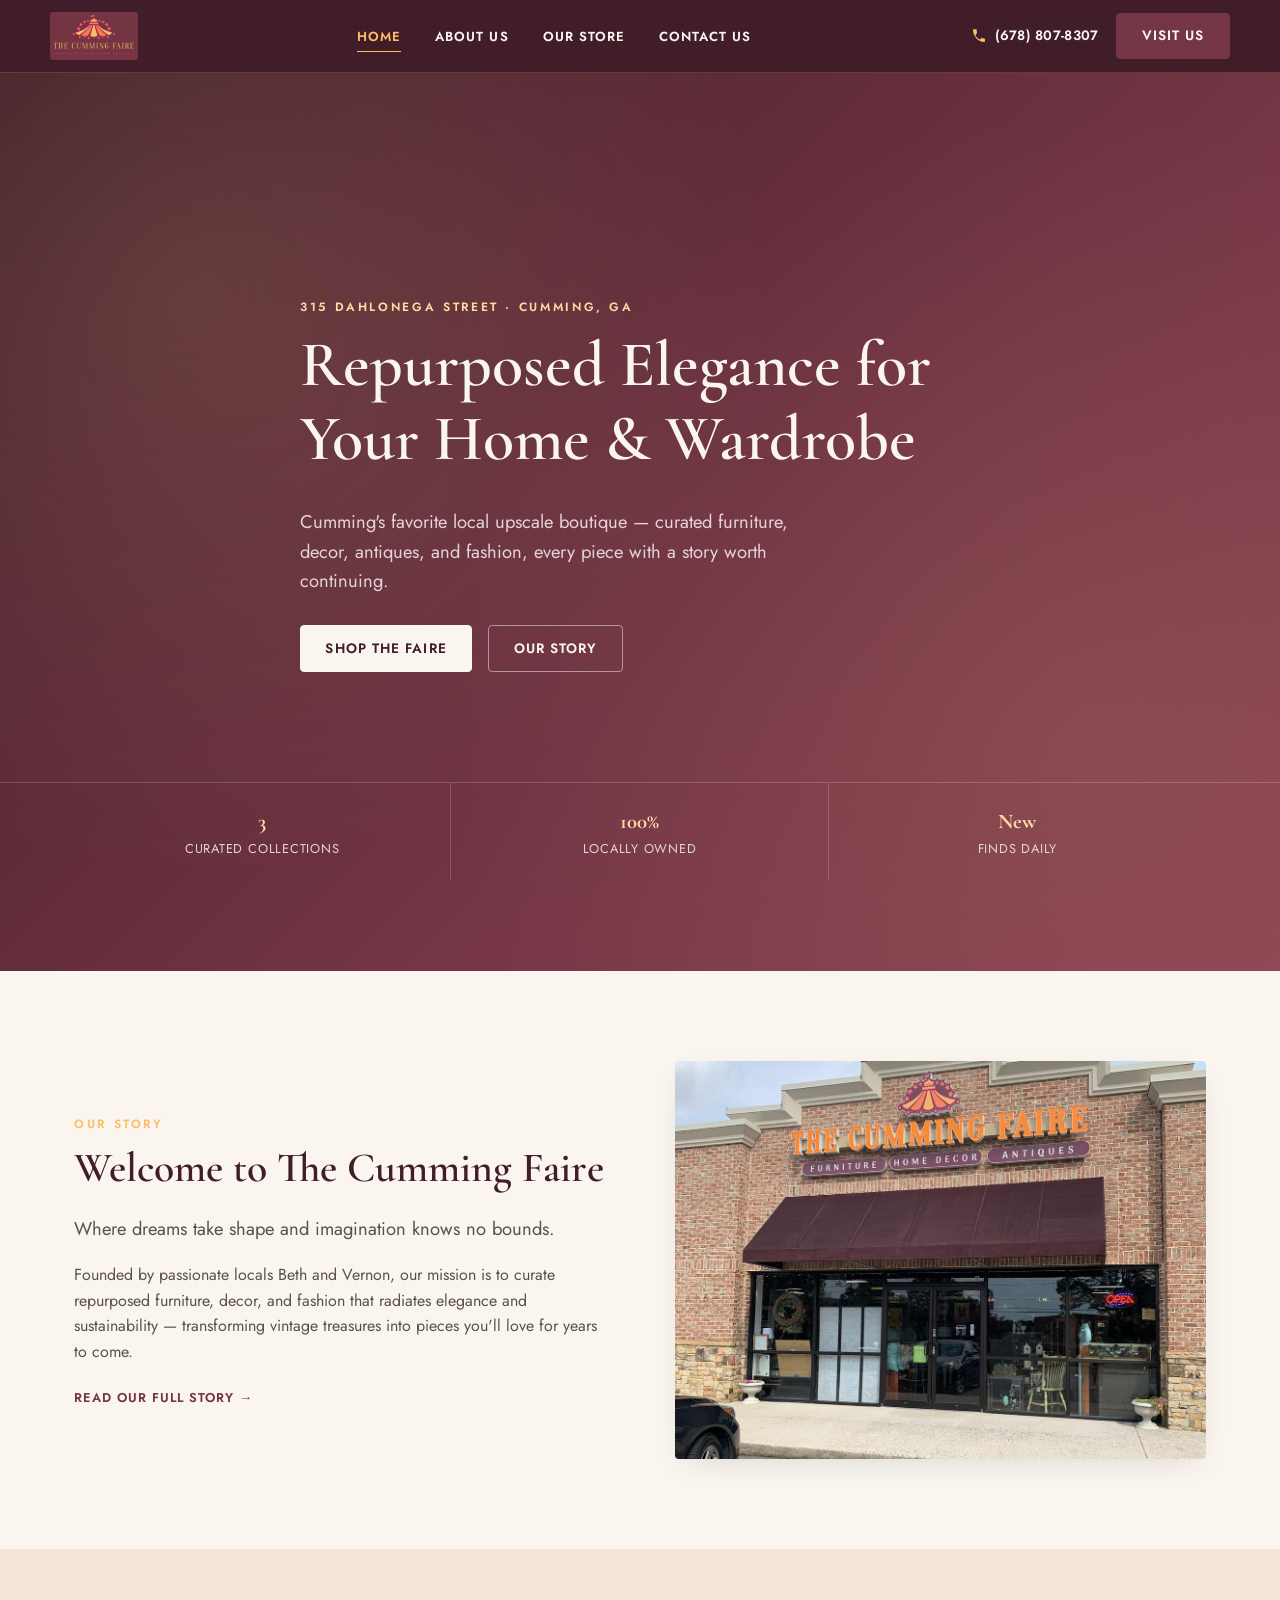
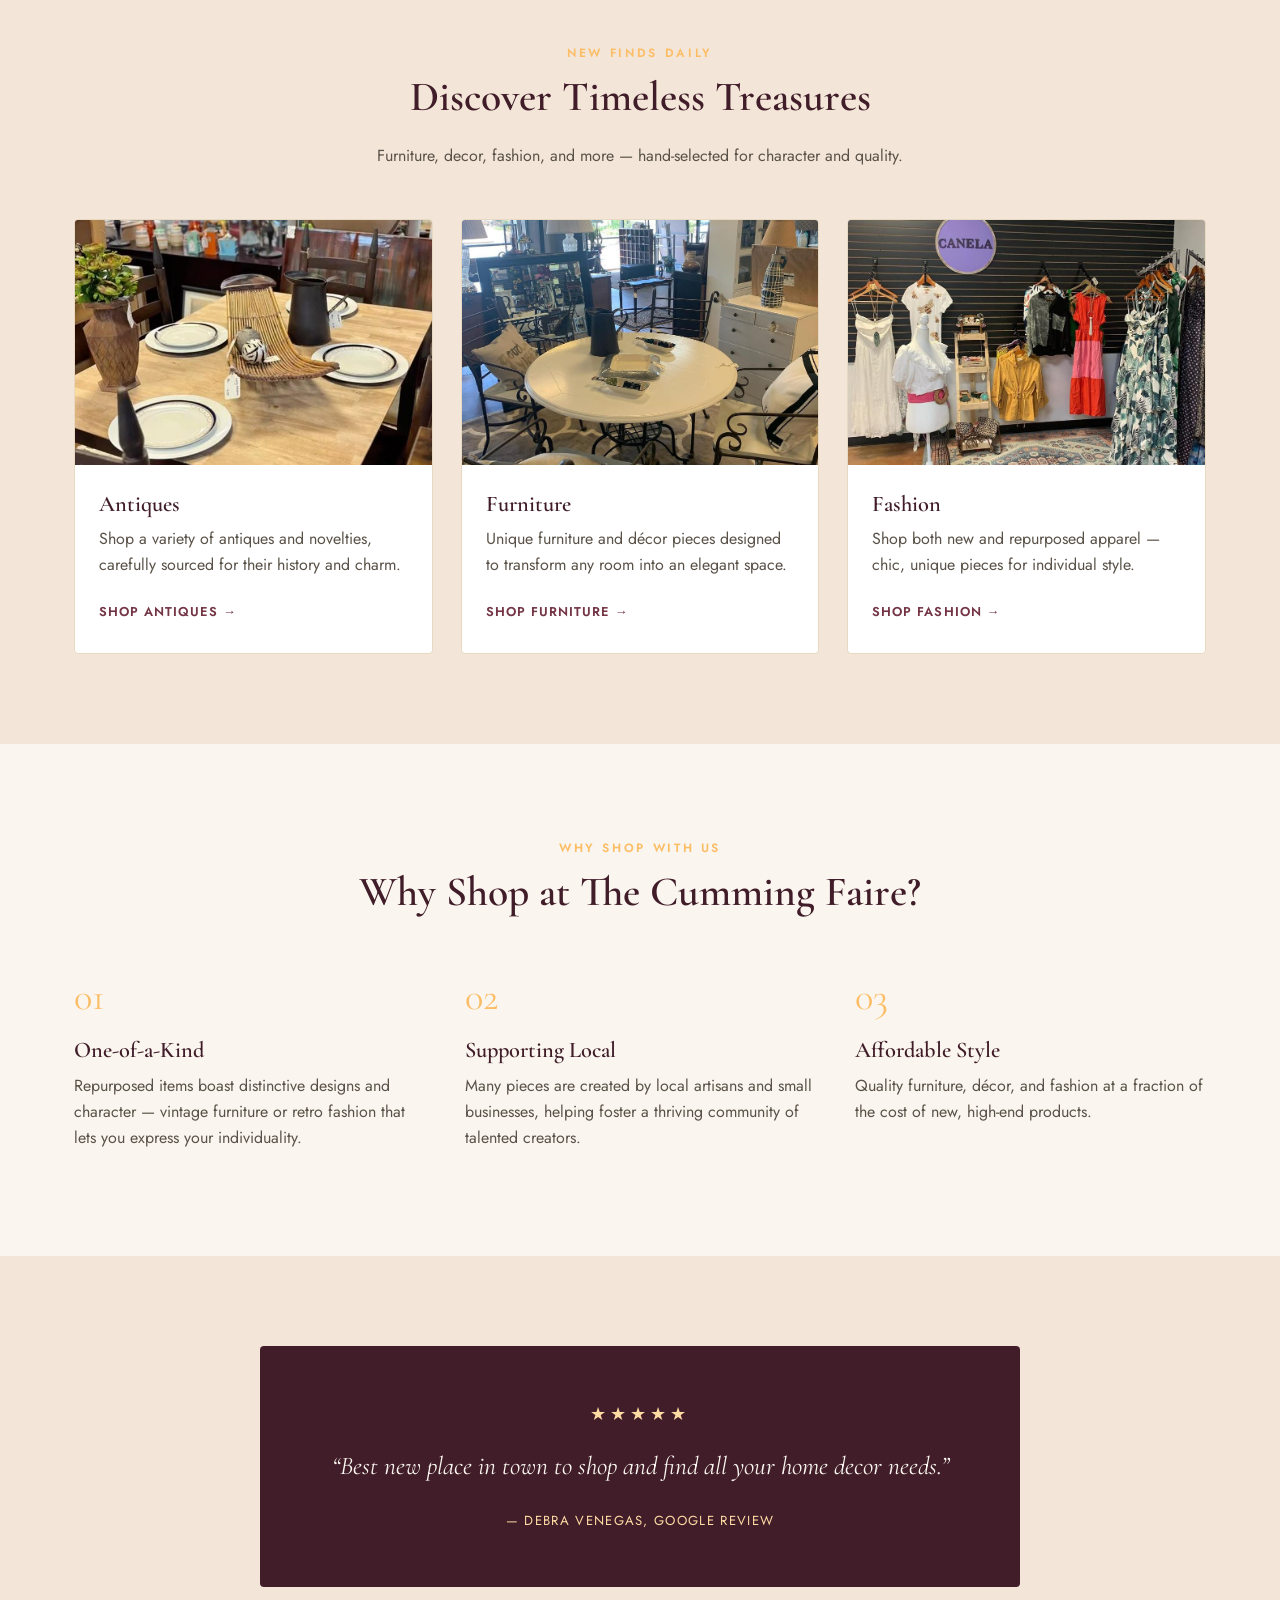
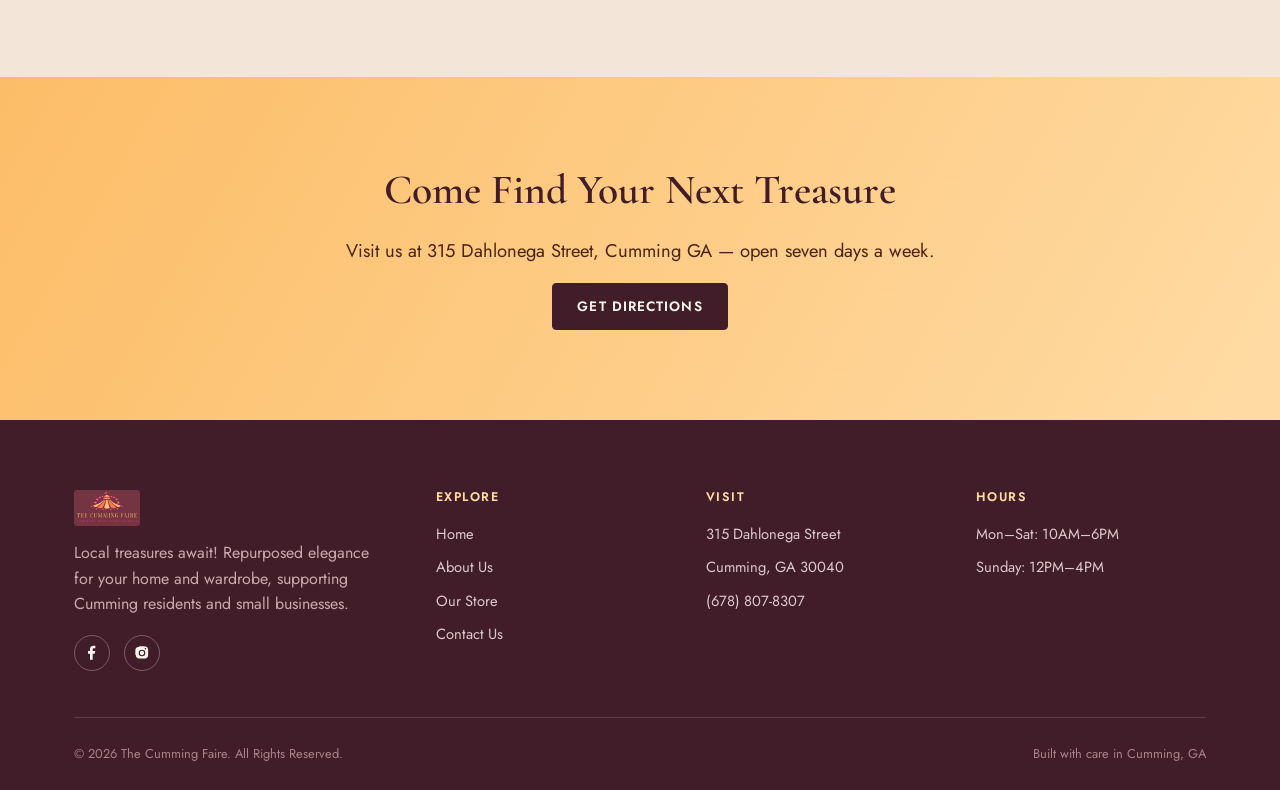
==== commit 605af658: "Use real store photos in place of placeholders" ====
--- a/index.html
+++ b/index.html
@@ -65,7 +65,7 @@
       <a href="about.html" class="card-link">Read Our Full Story &rarr;</a>
     </div>
     <div class="visual">
-      <div class="swatch swatch-wine">The Cumming Faire Storefront<br><small style="opacity:.7;font-family:var(--sans);font-size:.7rem;letter-spacing:.08em;text-transform:uppercase;">Photo coming soon</small></div>
+      <img src="img/storefront.jpg" alt="The Cumming Faire storefront at 315 Dahlonega Street, Cumming GA" loading="lazy">
     </div>
   </div>
 </section>
@@ -79,7 +79,7 @@
     </div>
     <div class="grid-3">
       <div class="card">
-        <div class="visual swatch swatch-gold">Antiques</div>
+        <div class="visual"><img src="img/antiques-home.jpg" alt="Antiques and novelty display at The Cumming Faire" loading="lazy"></div>
         <div class="card-body">
           <h3>Antiques</h3>
           <p>Shop a variety of antiques and novelties, carefully sourced for their history and charm.</p>
@@ -87,7 +87,7 @@
         </div>
       </div>
       <div class="card">
-        <div class="visual swatch swatch-wine">Furniture</div>
+        <div class="visual"><img src="img/furniture-home.jpg" alt="Repurposed furniture display at The Cumming Faire" loading="lazy"></div>
         <div class="card-body">
           <h3>Furniture</h3>
           <p>Unique furniture and décor pieces designed to transform any room into an elegant space.</p>
@@ -95,7 +95,7 @@
         </div>
       </div>
       <div class="card">
-        <div class="visual swatch swatch-cream">Fashion</div>
+        <div class="visual"><img src="img/fashion-home.jpg" alt="Fashion and apparel rack at The Cumming Faire" loading="lazy"></div>
         <div class="card-body">
           <h3>Fashion</h3>
           <p>Shop both new and repurposed apparel — chic, unique pieces for individual style.</p>
--- a/styles.css
+++ b/styles.css
@@ -285,6 +285,12 @@
   box-shadow: var(--shadow);
   aspect-ratio: 4/3;
   position: relative;
+}
+.visual img {
+  position: absolute; inset: 0;
+  width: 100%; height: 100%;
+  object-fit: cover;
+  display: block;
 }
 .visual .swatch {
   position: absolute; inset: 0;
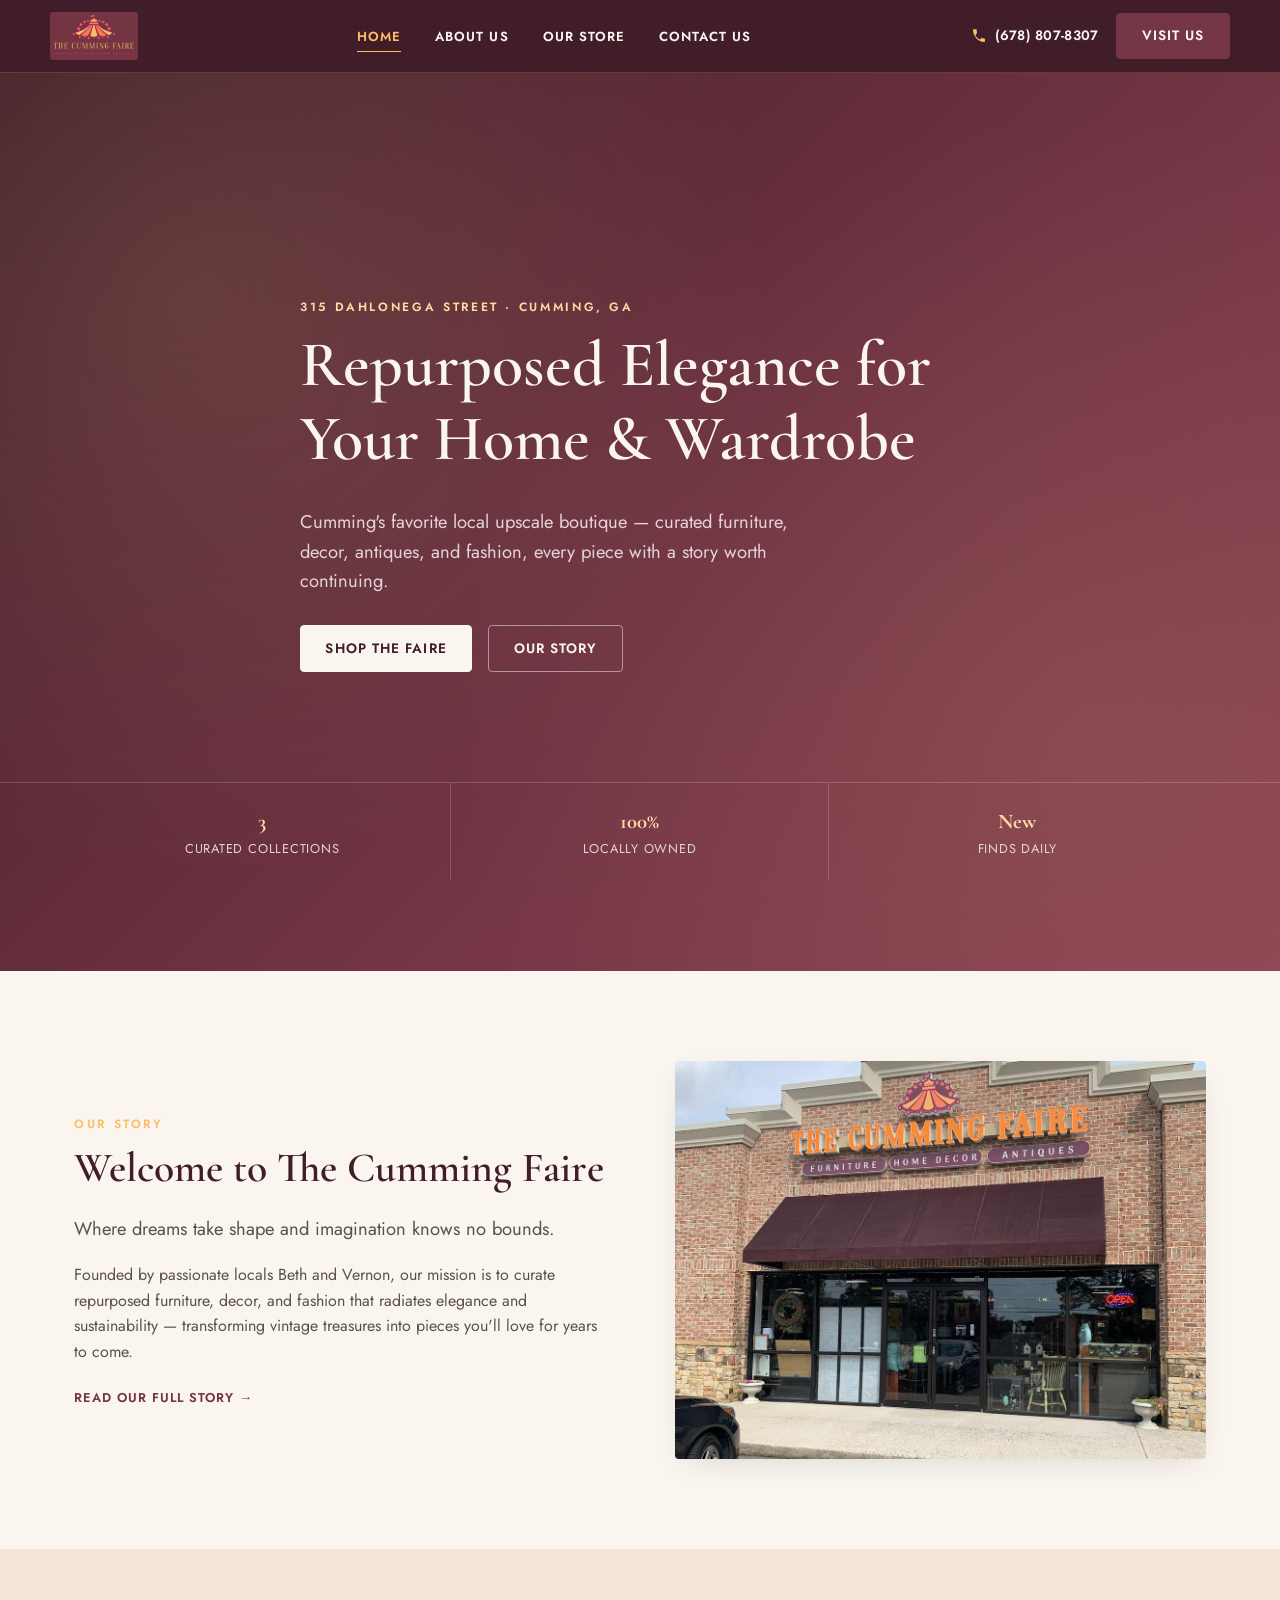
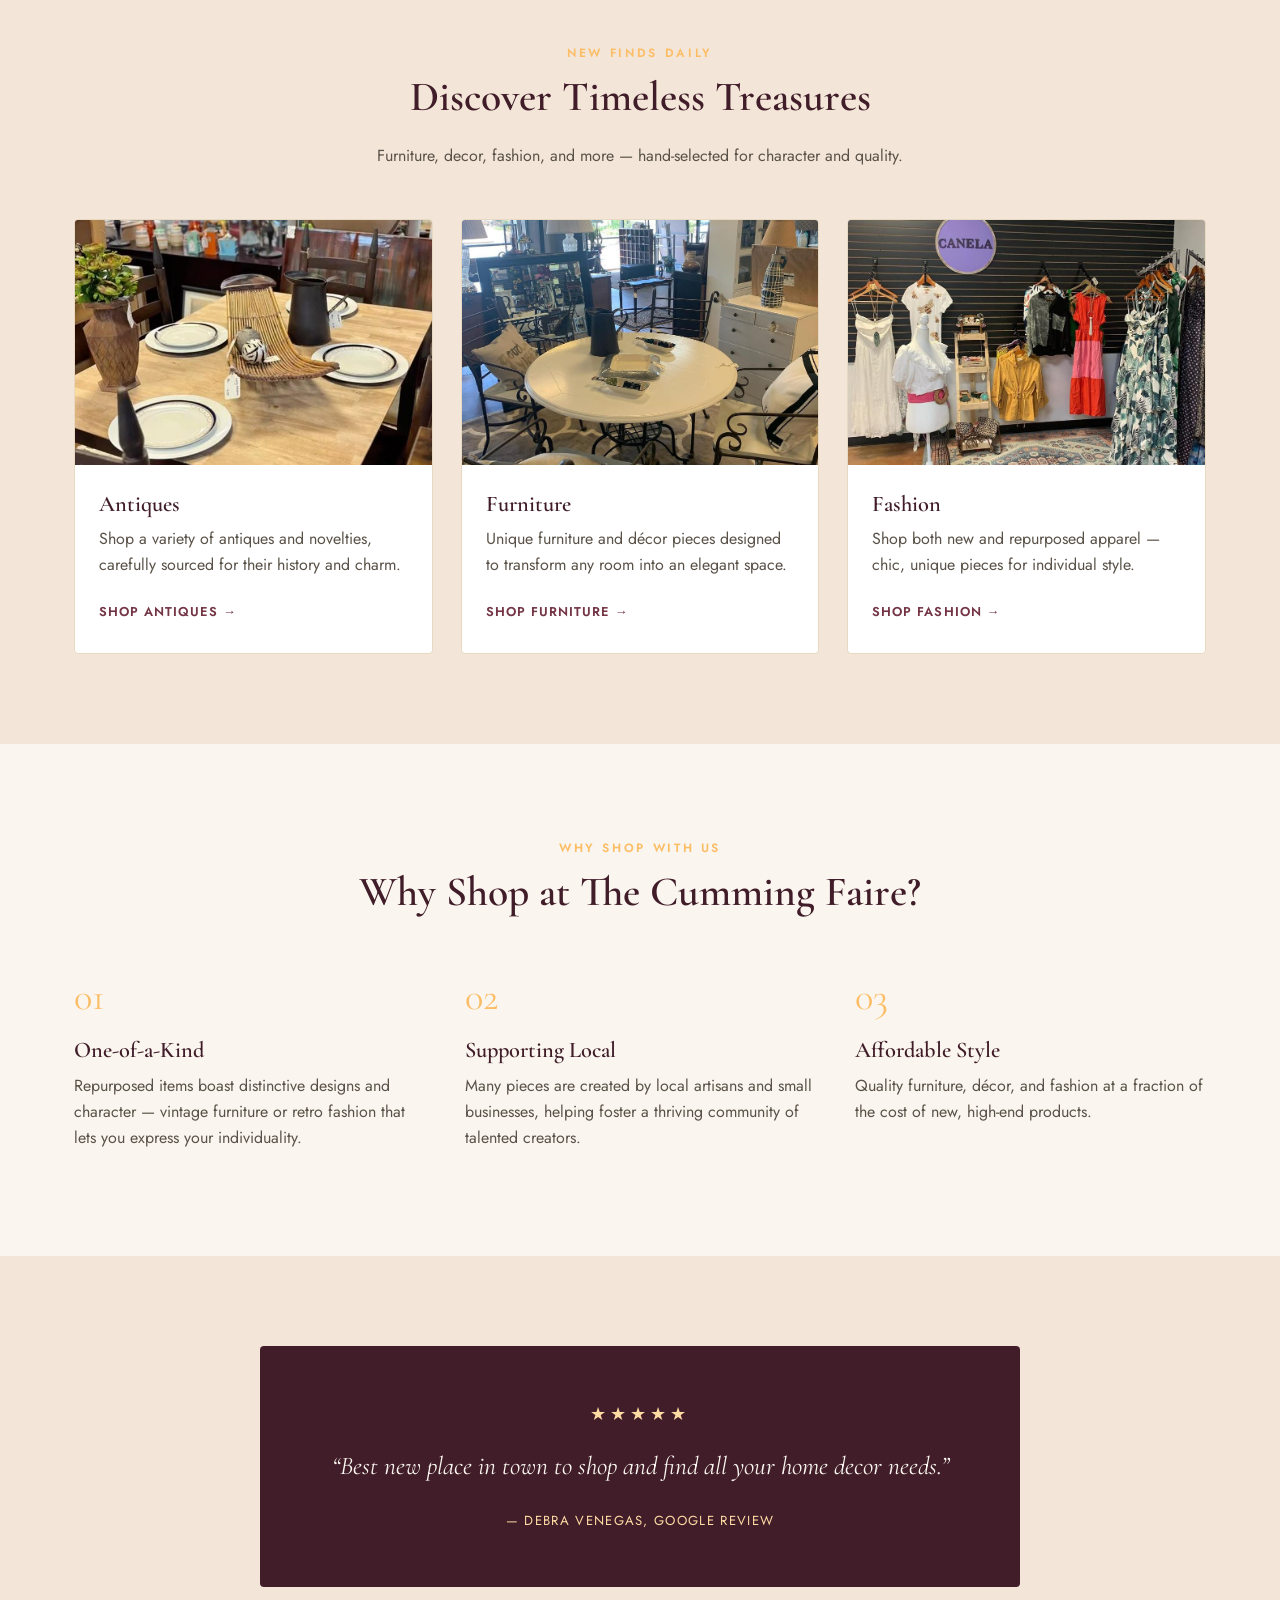
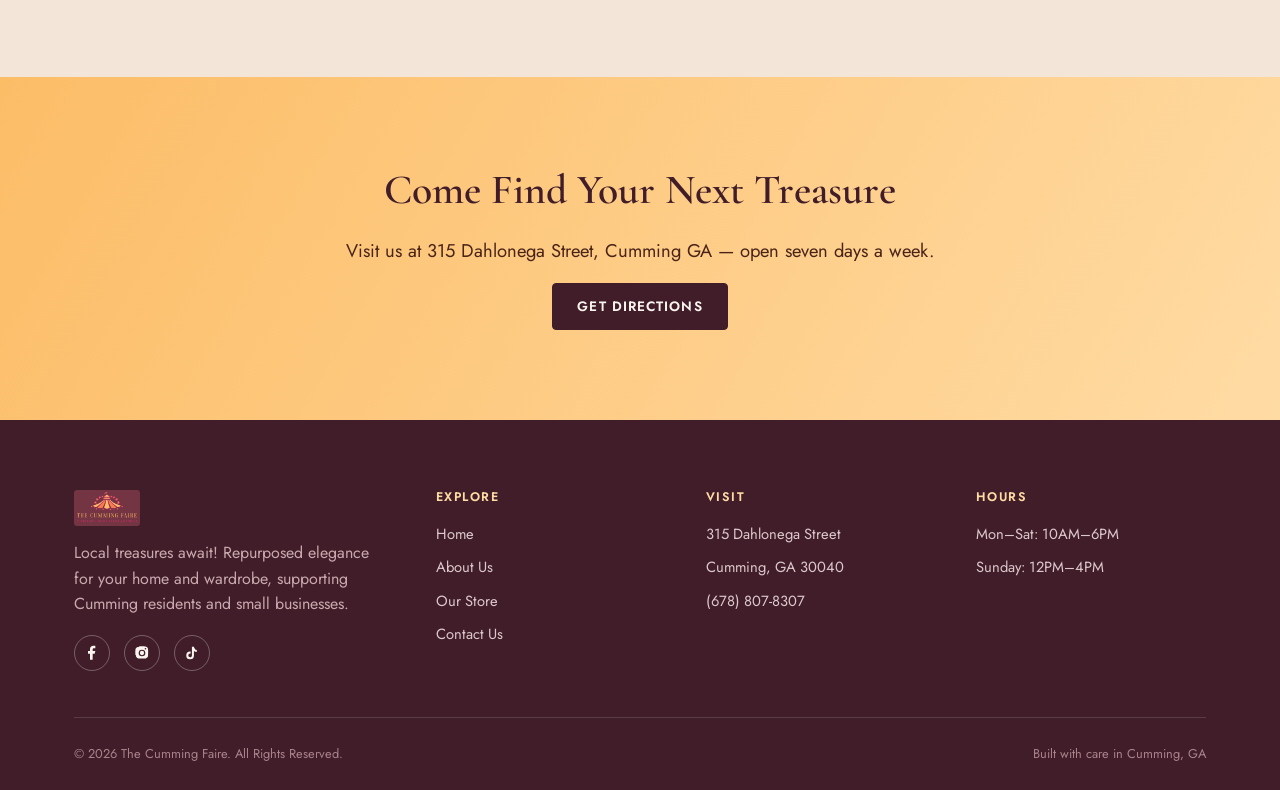
==== commit f7e1f8c9: "Add TikTok link to footer" ====
--- a/index.html
+++ b/index.html
@@ -159,6 +159,7 @@
         <div class="social-row">
           <a href="https://www.facebook.com/profile.php?id=100089561472416" aria-label="Facebook" target="_blank" rel="noopener"><svg viewBox="0 0 24 24"><path d="M13 22v-9h3l1-4h-4V7c0-1.1.3-2 2-2h2V1.1C16.6 1 15.4 1 14 1c-3.1 0-5 1.9-5 5.3V9H6v4h3v9h4z"/></svg></a>
           <a href="https://instagram.com/thecummingfaire" aria-label="Instagram" target="_blank" rel="noopener"><svg viewBox="0 0 24 24"><path d="M12 2c2.7 0 3 0 4.1.1 1.1 0 1.8.2 2.2.4.6.2 1 .5 1.4 1 .4.4.7.8 1 1.4.2.4.4 1.1.4 2.2.1 1.1.1 1.4.1 4.1s0 3-.1 4.1c0 1.1-.2 1.8-.4 2.2-.2.6-.5 1-1 1.4-.4.4-.8.7-1.4 1-.4.2-1.1.4-2.2.4-1.1.1-1.4.1-4.1.1s-3 0-4.1-.1c-1.1 0-1.8-.2-2.2-.4-.6-.2-1-.5-1.4-1-.4-.4-.7-.8-1-1.4-.2-.4-.4-1.1-.4-2.2C2 15 2 14.7 2 12s0-3 .1-4.1c0-1.1.2-1.8.4-2.2.2-.6.5-1 1-1.4.4-.4.8-.7 1.4-1 .4-.2 1.1-.4 2.2-.4C8.1 2.1 8.4 2.1 12 2zm0 5a5 5 0 100 10 5 5 0 000-10zm0 8.2a3.2 3.2 0 110-6.4 3.2 3.2 0 010 6.4zm5.2-8.4a1.2 1.2 0 100-2.4 1.2 1.2 0 000 2.4z"/></svg></a>
+          <a href="https://www.tiktok.com/@thecummingfaire" aria-label="TikTok" target="_blank" rel="noopener"><svg viewBox="0 0 24 24"><path d="M16.6 5.82c-.95-.83-1.55-2-1.7-3.27h-3.02v13.06c0 1.5-1.22 2.72-2.72 2.72a2.72 2.72 0 0 1 0-5.44c.28 0 .55.04.8.12V9.9a5.7 5.7 0 0 0-.8-.06 5.75 5.75 0 0 0 0 11.5 5.75 5.75 0 0 0 5.75-5.75V9.01c1.2.86 2.67 1.37 4.24 1.37V7.36c-.9 0-1.75-.28-2.55-.75z"/></svg></a>
         </div>
       </div>
       <div>
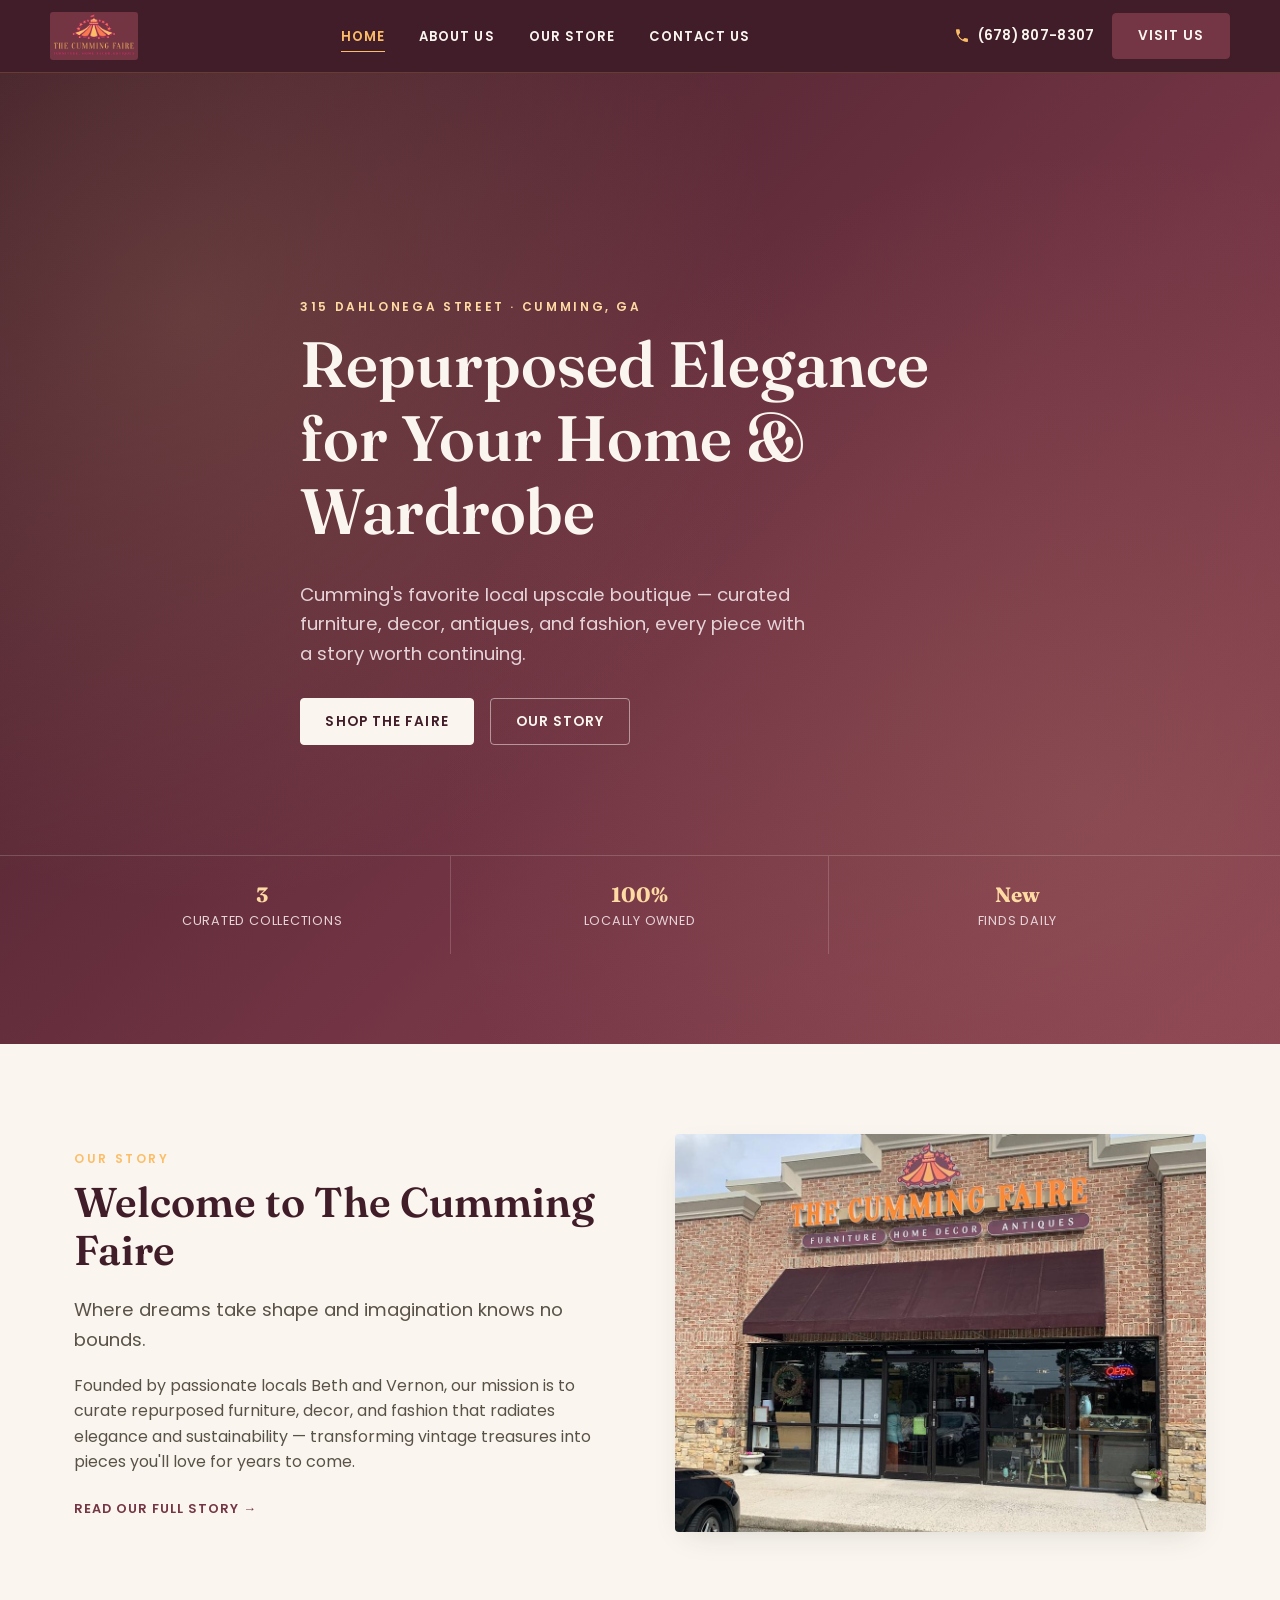
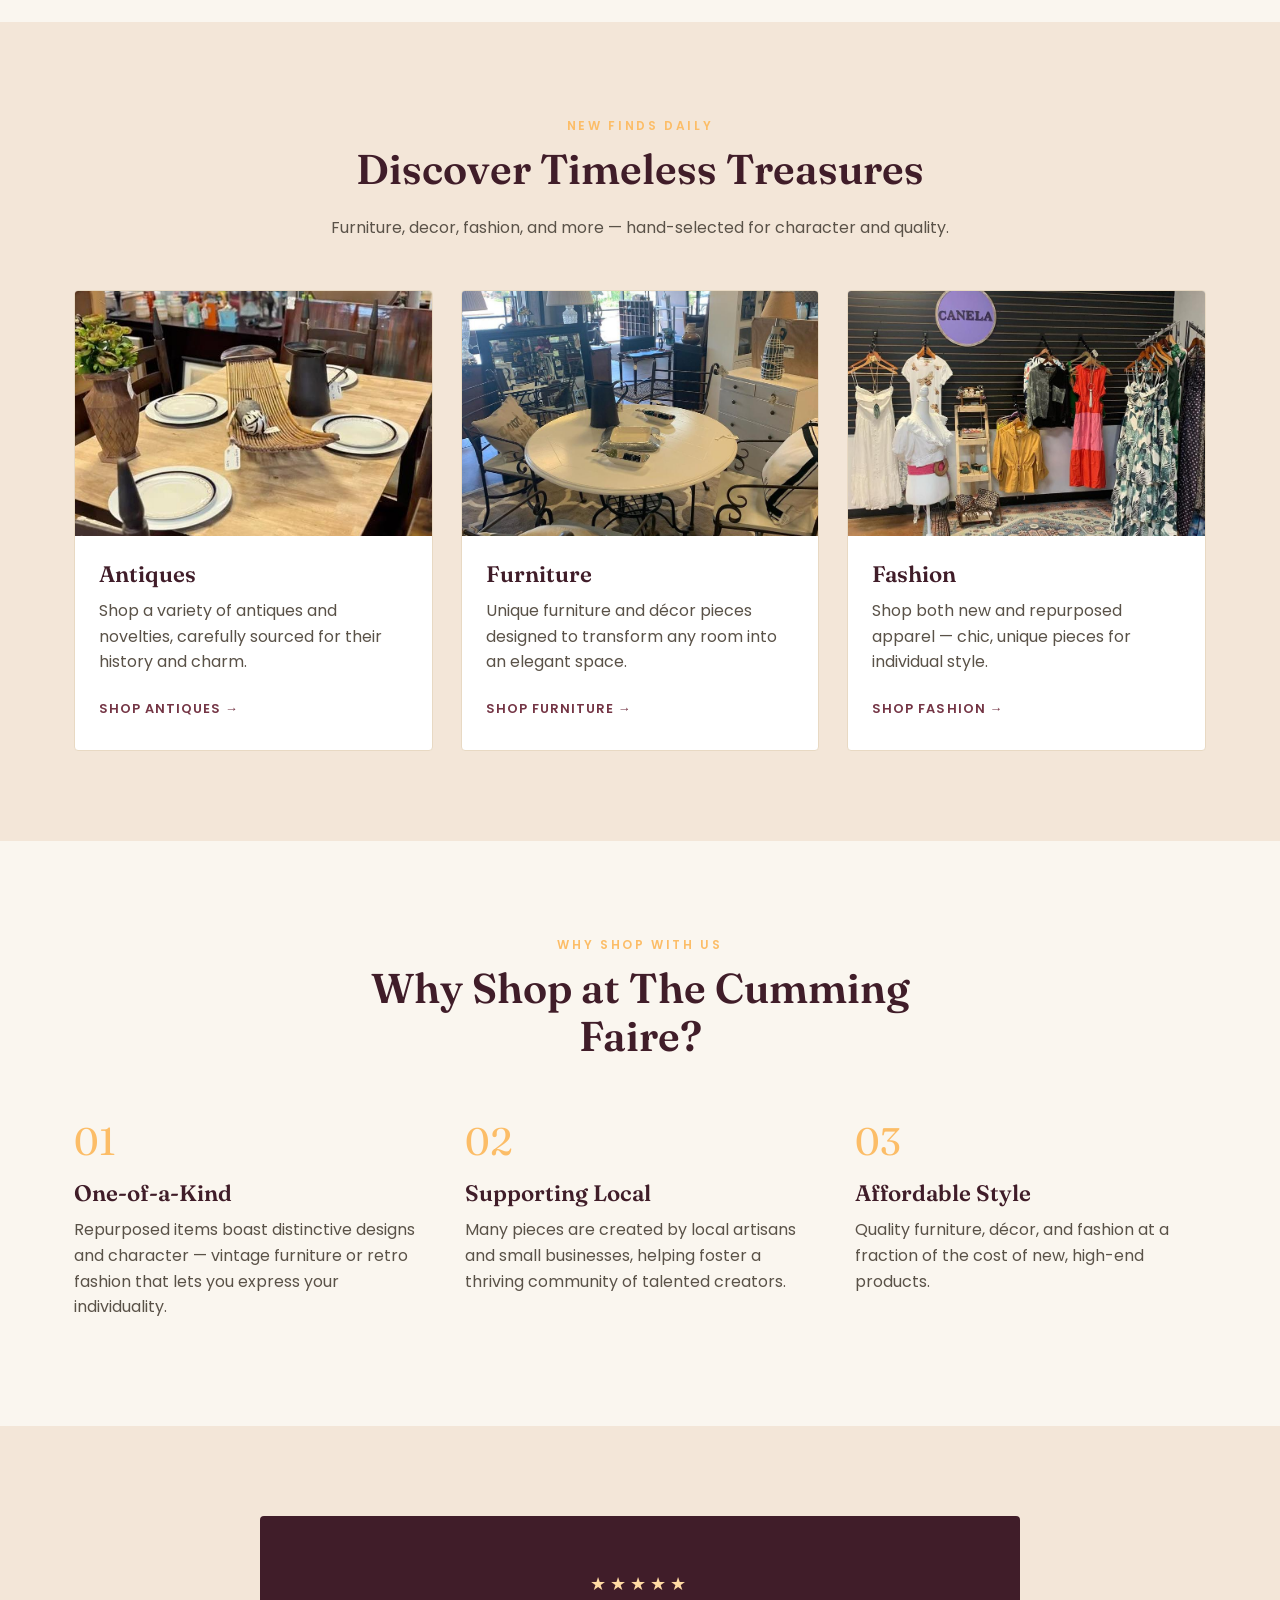
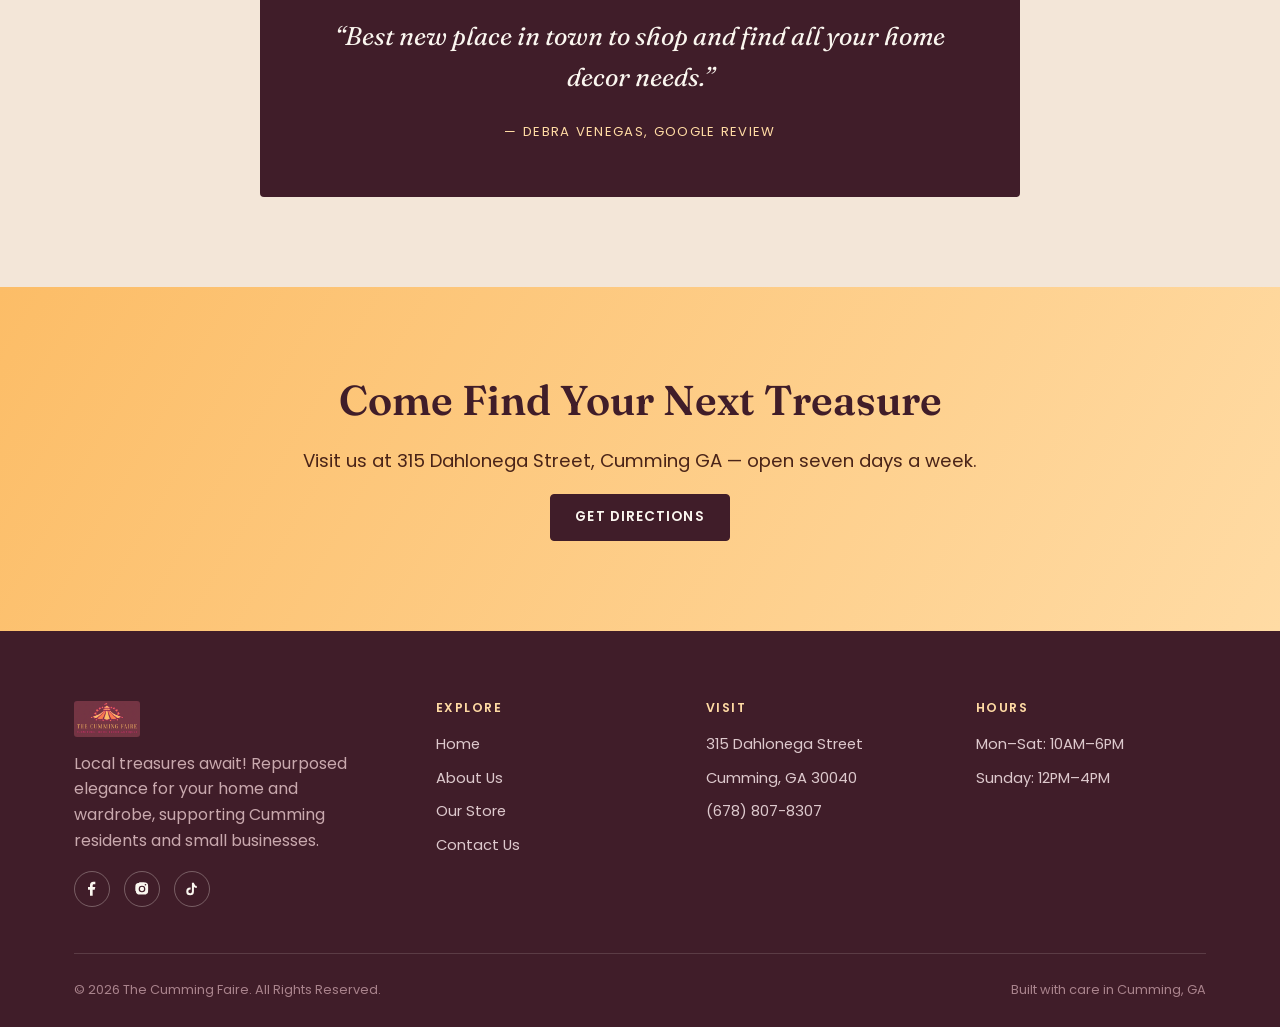
==== commit 72d3c858: "Switch fonts to Fraunces and Poppins for a warmer, more inviting feel" ====
--- a/index.html
+++ b/index.html
@@ -7,7 +7,7 @@
 <meta name="description" content="Cumming's favorite local upscale boutique. Repurposed furniture, home decor, antiques, and fashion — sustainable, one-of-a-kind, and locally owned.">
 <link rel="icon" type="image/png" href="favicon.png">
 <link rel="preconnect" href="https://fonts.googleapis.com">
-<link href="https://fonts.googleapis.com/css2?family=Cormorant+Garamond:wght@500;600;700&family=Jost:wght@400;500;600&display=swap" rel="stylesheet">
+<link href="https://fonts.googleapis.com/css2?family=Fraunces:opsz,wght@9..144,500;9..144,600;9..144,700&family=Poppins:wght@400;500;600;700&display=swap" rel="stylesheet">
 <link rel="stylesheet" href="styles.css">
 </head>
 <body>
--- a/styles.css
+++ b/styles.css
@@ -18,8 +18,8 @@
   --white: #ffffff;
   --radius: 4px;
   --shadow: 0 10px 30px -12px rgba(43, 38, 34, 0.18);
-  --serif: "Cormorant Garamond", "Playfair Display", Georgia, serif;
-  --sans: "Jost", "Helvetica Neue", Arial, sans-serif;
+  --serif: "Fraunces", "Playfair Display", Georgia, serif;
+  --sans: "Poppins", "Helvetica Neue", Arial, sans-serif;
 }
 
 * { box-sizing: border-box; }
